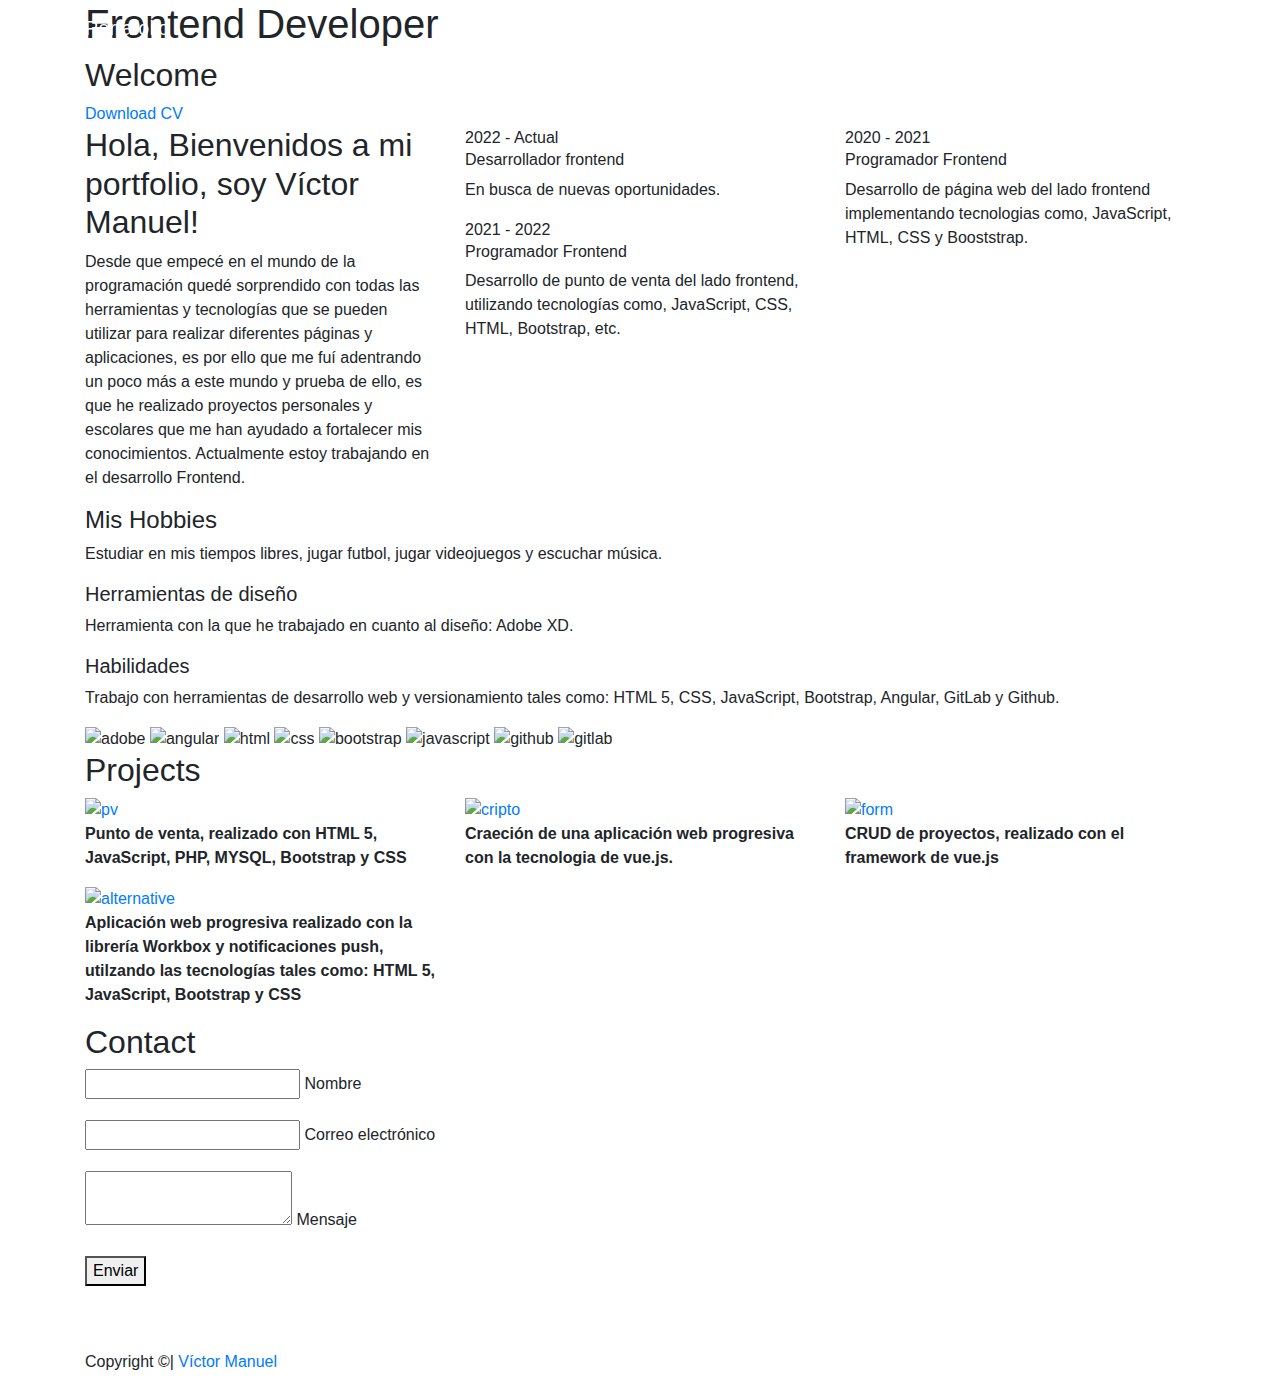
==== index.html @ ae748ad2 "cambios" ====
<!DOCTYPE html>
<html lang="en">
<head>
    <meta charset="utf-8">
    <meta name="viewport" content="width=device-width, initial-scale=1, shrink-to-fit=no">
    <title>Víctor Manuel</title>
    <link rel="preconnect" href="https://fonts.gstatic.com">
    <link href="https://fonts.googleapis.com/css2?family=Open+Sans:ital,wght@0,400;0,600;0,700;1,400&family=Poppins:wght@600&display=swap" rel="stylesheet">
    <link href="css/bootstrap.css" rel="stylesheet">
    <link href="css/bootstrap.min.css" rel="stylesheet" />
    <link rel="stylesheet" href="https://use.fontawesome.com/releases/v5.8.1/css/all.css" integrity="sha384-50oBUHEmvpQ+1lW4y57PTFmhCaXp0ML5d60M1M7uH2+nqUivzIebhndOJK28anvf" crossorigin="anonymous">
	<link href="css/style.css" rel="stylesheet">
	
	<!-- Favicon  -->
    <link rel="icon" href="img/world.png">
</head>
<body data-spy="scroll" data-target=".fixed-top">
    
    <!-- Navigation -->
    <nav class="navbar navbar-expand-lg fixed-top navbar-dark">
        <div class="container">
            
            <!-- Image Logo -->
            <a class="navbar-brand" href="index.html"><Span>Portafolio</Span></a>  

            <!-- Text Logo - Use this if you don't have a graphic logo -->
            <!-- <a class="navbar-brand logo-text page-scroll" href="index.html">Mark</a> -->

            <button class="navbar-toggler p-0 border-0" type="button" data-toggle="offcanvas">
                <span class="navbar-toggler-icon"></span>
            </button>

            <div class=" offcanvas-collapse" id="navbarsExampleDefault">
                <ul class="navbar-nav ml-auto">
                    <li class="nav-item">
                        <a class="nav-link page-scroll" href="#header">Home <span class="sr-only">(current)</span></a>
                    </li>
                    <li class="nav-item">
                        <a class="nav-link page-scroll" href="#about">About</a>
                    </li>
                    <li class="nav-item">
                        <a class="nav-link page-scroll" href="#hobbies">Hobbies</a>
                    </li>
                    <li class="nav-item">
                        <a class="nav-link page-scroll" href="#portafolio">Projects</a>
                    </li>
                    <li class="nav-item">
                        <a class="nav-link page-scroll" href="#contact">Contact</a>
                    </li>
                </ul>
            </div> <!-- end of navbar-collapse -->
        </div> <!-- end of container -->
    </nav> <!-- end of navbar -->
    <!-- end of navigation -->


    <!-- Header -->
    <header id="header" class="header">
        <div class="container">
            <div class="row">
                <div class="col-lg-8">
                    <div class="text-container">
                        <h1 class="h1-large">Frontend Developer</h1>
                        <h2 class="color page-scroll">Welcome</h2>
                        <a class="color btn-outline-lg page-scroll" href="CV-victor.pdf" download><i class="mov fas fa-download"></i>Download CV</a>
                    </div> <!-- end of text-container -->
                </div> <!-- end of col -->
            </div> <!-- end of row -->
        </div> <!-- end of container -->
    </header> <!-- end of header -->
    <!-- end of header -->


    <!-- About-->
    <div id="about" class="basic-1 bg-gray">
        <div class="container">
            <div class="row">
                <div class="col-lg-4">
                    <div class="text-container first">
                        <h2>Hola, Bienvenidos a mi portfolio, soy Víctor Manuel!</h2>
                        <p>Desde que empecé en el mundo de la programación quedé sorprendido con todas las herramientas y tecnologías que se pueden utilizar para realizar diferentes páginas y aplicaciones, es por ello que me fuí adentrando un poco más a este mundo y prueba de ello, es que he realizado proyectos personales y escolares que me han ayudado a fortalecer mis conocimientos. Actualmente estoy trabajando en el desarrollo Frontend.</p>
                    </div> <!-- end of text-container -->
                </div> <!-- end of col -->
                <div class="col-lg-4">
                    <div class="text-container second">
                        <div class="time">2022 - Actual</div>
                        <h6>Desarrollador frontend</h6>
                        <p>En busca de nuevas oportunidades.</p>
                        <div class="time">2021 - 2022</div>
                        <h6>Programador Frontend</h6>
                        <p>Desarrollo de punto de venta del lado frontend, utilizando tecnologías como, JavaScript, CSS, HTML, Bootstrap, etc.</p>
                    </div> <!-- end of text-container -->
                </div> <!-- end of col -->
                <div class="col-lg-4">
                    <div class="text-container third">
                        <div class="time">2020 - 2021</div>
                        <h6>Programador Frontend</h6>
                        <p>Desarrollo de página web del lado frontend implementando tecnologias como, JavaScript, HTML, CSS y Booststrap.</p>
                    </div> <!-- end of text-container -->
                </div> <!-- end of col -->
            </div> <!-- end of row -->
        </div> <!-- end of container -->
    </div> <!-- end of basic-1 -->
    <!-- end of about -->

    <!-- Details -->
	<div id="hobbies" class="split">
		<div class="area-1">
		</div><!-- end of area-1 on same line and no space between comments to eliminate margin white space --><div class="area-2 bg-gray">
            <div class="container">    
                <div class="row">
                    <div class="col-lg-12">     
                        
                        <!-- Text Container -->
                        <div class="text-container">
                            <h4>Mis Hobbies</h4>
                            <p>Estudiar en mis tiempos libres, jugar futbol, jugar videojuegos y escuchar música.</p>
                            <h5>Herramientas de diseño</h5>
                            <p>Herramienta con la que he trabajado en cuanto al diseño: Adobe XD.</p>
                            <h5>Habilidades</h5>
                            <p>Trabajo con herramientas de desarrollo web y versionamiento tales como: HTML 5, CSS, JavaScript, Bootstrap, Angular, GitLab y Github.</p>
                            
                            <div class="icons-container">
                                <img src="img/adobexd.png" alt="adobe">
                                <img src="img/angular.png" alt="angular">
                                <img src="img/html.png" alt="html">
                                <img src="img/css.png" alt="css">
                                <img src="img/bootstrap.png" alt="bootstrap">
                                <img src="img/javascript.png" alt="javascript">
                                <img src="img/github.png" alt="github">
                                <img src="img/gitlab.png" alt="gitlab">
                            </div> <!-- end of icons-container -->
                        </div> <!-- end of text-container -->
                        <!-- end of text container -->

                    </div> <!-- end of col -->
                </div> <!-- end of row -->
            </div> <!-- end of container -->
		</div> <!-- end of area-2 -->
    </div> <!-- end of split -->
    <!-- end of details -->


    <!-- Works -->
    <div id="portafolio" class="basic-4">
        <div class="container">
            <div class="row">
                <div class="col-lg-12">
                    <h2>Projects</h2>
                </div> <!-- end of col -->
            </div> <!-- end of row -->
            <div class="row">
                <div class="col-lg-4">
                    <div class="text-container">
                        <div class="image-container">
                            <a target="_blank" href="https://nova-tech.epizy.com/">
                                <img class="img-fluid" src="img/puntoventa.png" alt="pv">
                            </a>
                        </div> <!-- end of image-container -->
                        <p><strong>Punto de venta, realizado con HTML 5, JavaScript, PHP, MYSQL, Bootstrap y CSS</strong></p>
                    </div> <!-- end of text-container -->
                </div> <!-- end of col -->
                <div class="col-lg-4">
                    <div class="text-container">
                        <div class="image-container">
                            <a target="_blank" href="https://dreamy-queijadas-ac8c10.netlify.app/">
                                <img class="img-fluid" src="img/criptocotizador.png" alt="cripto">
                            </a>
                        </div> <!-- end of image-container -->
                        <p><strong>Craeción de una aplicación web progresiva con la tecnologia de vue.js.</strong></p>
                    </div> <!-- end of text-container -->
                </div> <!-- end of col -->
                <div class="col-lg-4">
                    <div class="text-container">
                        <div class="image-container">
                            <a target="_blank" href="https://vmoa-formulario-progress-bar.vercel.app/">
                                <img class="img-fluid" src="img/formulario.png" alt="form">
                            </a>
                        </div> <!-- end of image-container -->
                        <p><strong>CRUD de proyectos, realizado con el framework de vue.js</strong></p>
                    </div> <!-- end of text-container -->
                </div> <!-- end of col -->
                <div class="col-lg-4">
                    <div class="text-container">
                        <div class="image-container">
                            <a target="_blank" href="https://awp-2022-utt.netlify.app/">
                                <img class="img-fluid" src="img/paleta.png" alt="alternative">
                            </a>
                        </div> <!-- end of image-container -->
                        <p><strong>Aplicación web progresiva realizado con la librería Workbox y notificaciones push, utilzando las tecnologías tales como: HTML 5, JavaScript, Bootstrap y CSS</strong></p>
                    </div> <!-- end of text-container -->
                </div> <!-- end of col -->
            </div> <!-- end of row -->
        </div> <!-- end of container -->
    </div> <!-- end of basic-4 -->
    <!-- end of works -->


    


    <!-- Contact -->
    <div id="contact" class="form-1 contenedor">
        <div class="container">
            <div class="row">
                <div class="col-lg-12">
                    <h2 class="color-text">Contact</h2>
                </div> <!-- end of col -->
            </div> <!-- end of row -->
            <div class="row">
                <div class="col-lg-12">
                    
                    <!-- Contact Form -->
                    <form id="contactForm" action="https://formsubmit.co/vic.25.alv@gmail.com" method="POST">
                        <div class="form-group">
                            <input type="text" class="form-control-input" id="cname" name="name" required>
                            <label class="label-control" for="cname">Nombre</label>
                        </div>
                        <div class="form-group">
                            <input type="email" class="form-control-input" id="cemail" name="email" required>
                            <label class="label-control" for="cemail">Correo electrónico</label>
                        </div>
                        <div class="form-group">
                            <textarea class="form-control-textarea" id="cmessage" name="coments" required></textarea>
                            <label class="label-control" for="cmessage">Mensaje</label>
                        </div>
                        <div class="form-group">
                            <button type="submit" class="form-control-submit-button">Enviar</button>
                        </div>
                        <input type="hidden" name="_next" value="https://victormanuel-portafolio.netlify.app/">
                        <input type="hidden" name="_captcha" value="false">
                    </form>
                    <!-- end of contact form -->

                </div> <!-- end of col -->
            </div> <!-- end of row -->
        </div> <!-- end of container -->
    </div> <!-- end of form-1 -->  
    <!-- end of contact -->
<br><br>

    <!-- Footer -->
    <div class="footer bg-gray">
        <div class="container">
            <div class="row">
                <div class="col-lg-12">
                    <div class="social-container">
                        <span class="fa-stack">
                            <a target="_blank" href="https://www.facebook.com/manuel.ortizalvarez.3">
                                <i class="fas fa-circle fa-stack-2x"></i>
                                <i class="fab fa-facebook-f fa-stack-1x"></i>
                            </a>
                        </span>
                        <span class="fa-stack">
                            <a target="_blank" href="https://github.com/VictorManuel2">
                                <i class="fas fa-circle fa-stack-2x"></i>
                                <i class="fab fa-github fa-stack-1x"></i>
                            </a>
                        </span>
                        <span class="fa-stack">
                            <a target="_blank" href="https://www.linkedin.com/in/victormoa">
                                <i class="fas fa-circle fa-stack-2x"></i>
                                <i class="fab fa-linkedin fa-stack-1x"></i>
                            </a>
                        </span>
                    </div> <!-- end of social-container -->
                </div> <!-- end of col -->
            </div> <!-- end of row -->
        </div> <!-- end of container -->
    </div> <!-- end of footer -->  
    <!-- end of footer -->


    <!-- Copyright -->
    <div class="copyright bg-gray">
        <div class="container">
            <div class="row">
                <div class="col-lg-12">
                    <p class="p-small">Copyright ©| <a class="no-line" href="#your-link">Víctor Manuel</a></p>
                </div> <!-- end of col -->
            </div> <!-- enf of row -->
        </div> <!-- end of container -->

        <!-- <div class="container">
            <div class="row">
                <div class="col-lg-12">
                    <p class="p-small">Distributed By <a class="no-line" href="https://themewagon.com/">Themewagon</a></p>
                </div> 
            </div> 
        </div>  -->
        
    </div> <!-- end of copyright --> 
    <!-- end of copyright -->
    
    	
    <!-- Scripts -->
    <script src="js/jquery.min.js"></script> <!-- jQuery for Bootstrap's JavaScript plugins -->
    <script src="js/bootstrap.min.js"></script> <!-- Bootstrap framework -->
    <script src="js/bootstrap.js"></script>
    <script src="js/jquery.easing.min.js"></script> <!-- jQuery Easing for smooth scrolling between anchors -->
    <script src="js/scripts.js"></script> <!-- Custom scripts -->
</body>
</html>
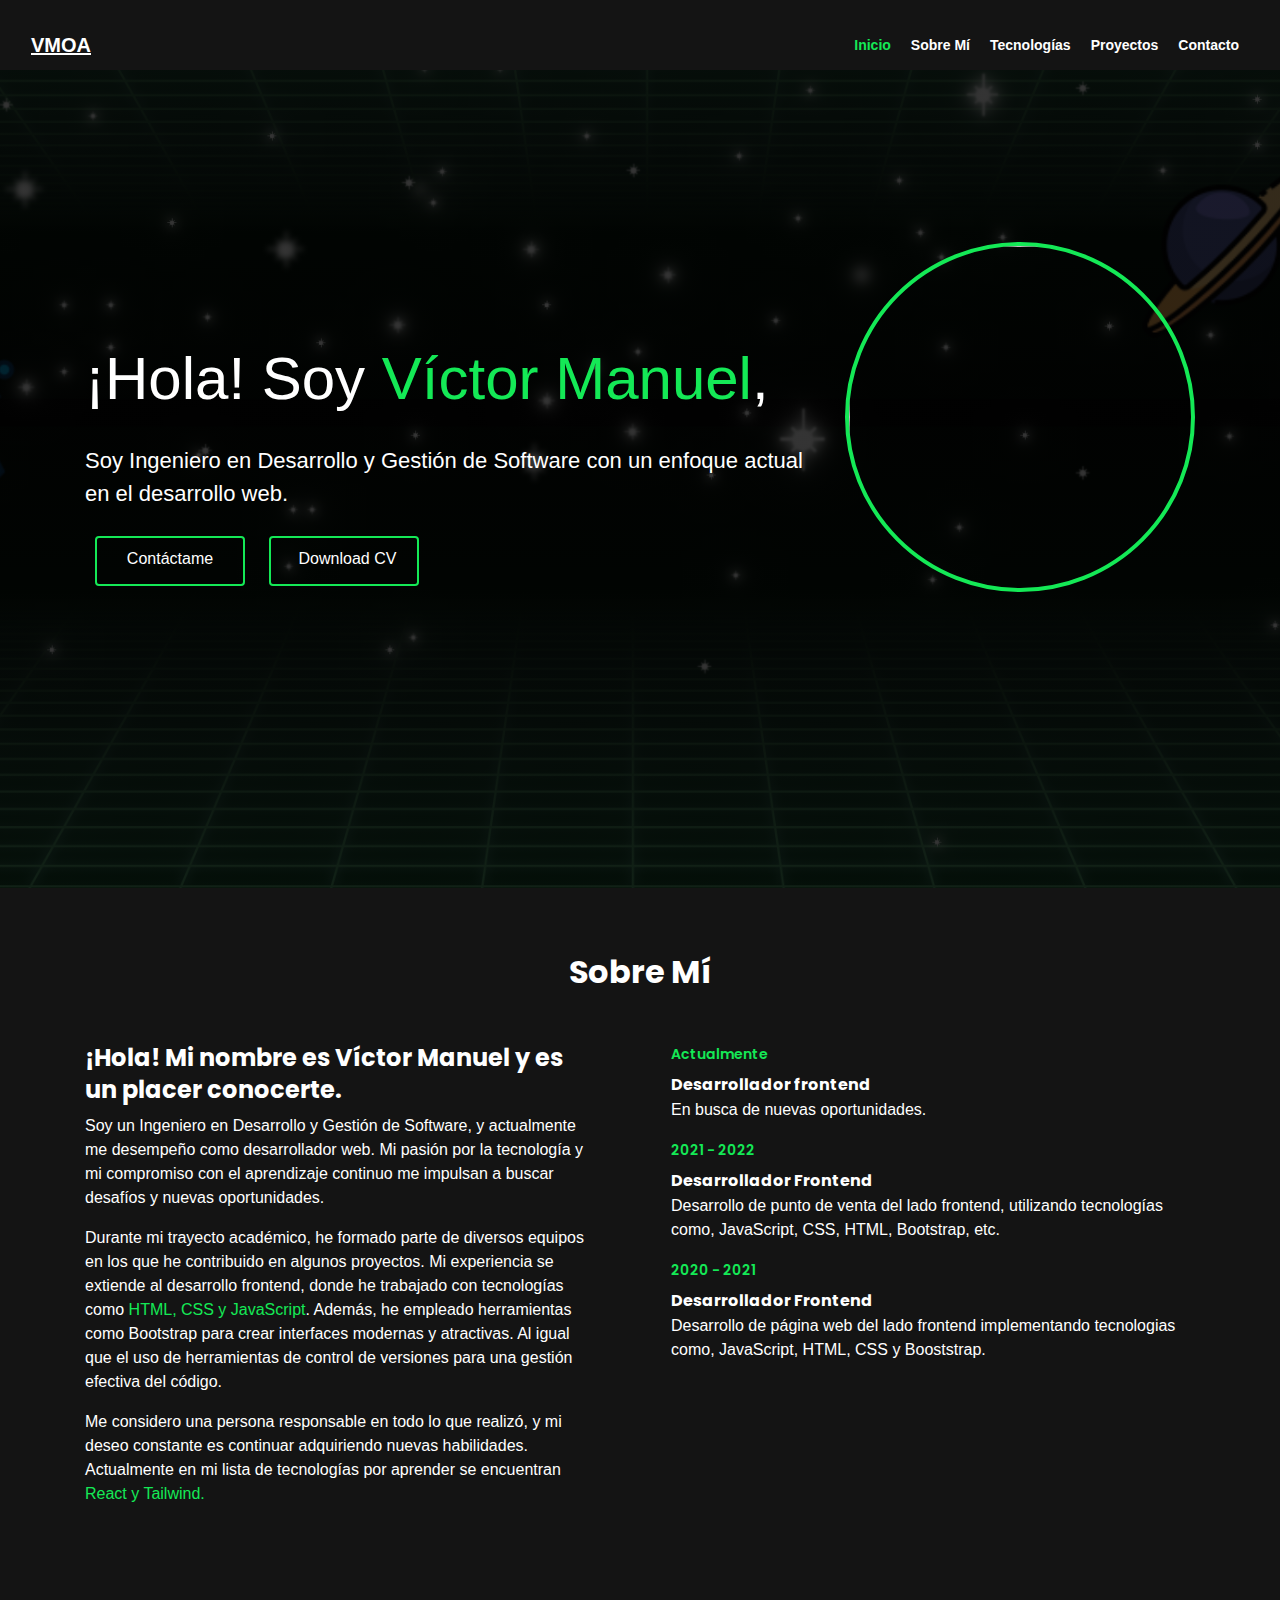
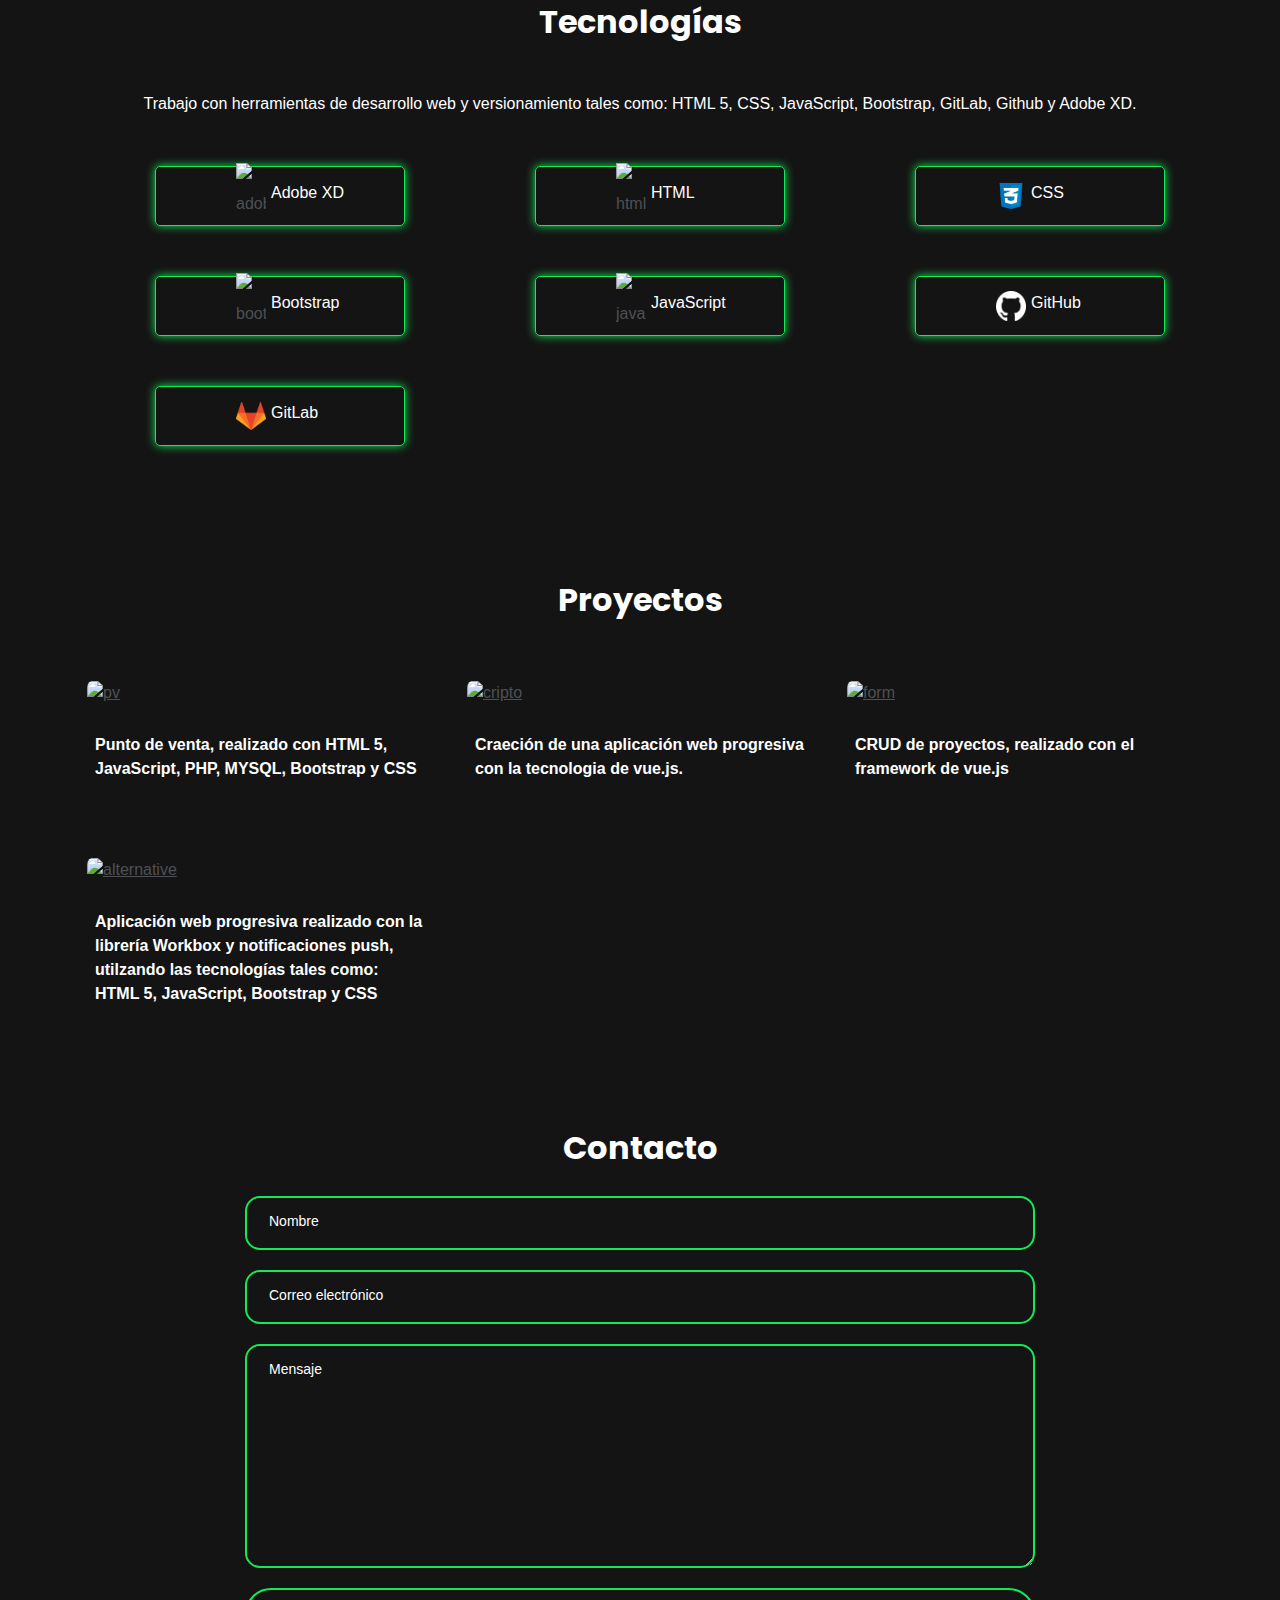
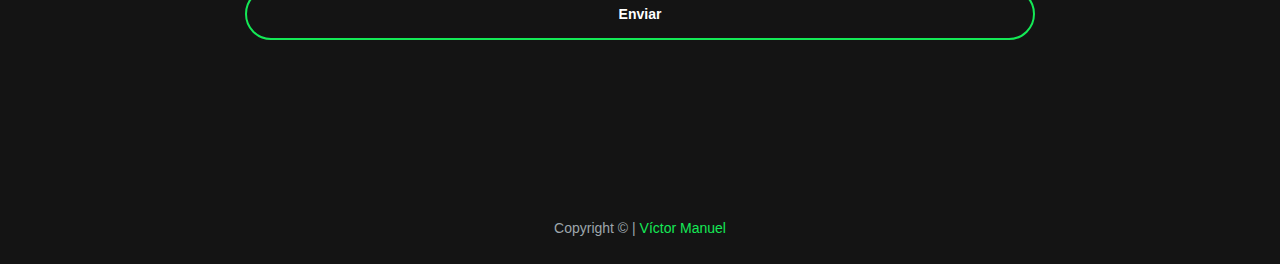
==== commit 5bb0d12e: "cambios" ====
--- a/index.html
+++ b/index.html
@@ -1,27 +1,32 @@
 <!DOCTYPE html>
 <html lang="en">
+
 <head>
     <meta charset="utf-8">
     <meta name="viewport" content="width=device-width, initial-scale=1, shrink-to-fit=no">
     <title>Víctor Manuel</title>
     <link rel="preconnect" href="https://fonts.gstatic.com">
-    <link href="https://fonts.googleapis.com/css2?family=Open+Sans:ital,wght@0,400;0,600;0,700;1,400&family=Poppins:wght@600&display=swap" rel="stylesheet">
+    <link
+        href="https://fonts.googleapis.com/css2?family=Open+Sans:ital,wght@0,400;0,600;0,700;1,400&family=Poppins:wght@600&display=swap"
+        rel="stylesheet">
     <link href="css/bootstrap.css" rel="stylesheet">
     <link href="css/bootstrap.min.css" rel="stylesheet" />
-    <link rel="stylesheet" href="https://use.fontawesome.com/releases/v5.8.1/css/all.css" integrity="sha384-50oBUHEmvpQ+1lW4y57PTFmhCaXp0ML5d60M1M7uH2+nqUivzIebhndOJK28anvf" crossorigin="anonymous">
-	<link href="css/style.css" rel="stylesheet">
-	
-	<!-- Favicon  -->
+    <link rel="stylesheet" href="https://use.fontawesome.com/releases/v5.8.1/css/all.css"
+        integrity="sha384-50oBUHEmvpQ+1lW4y57PTFmhCaXp0ML5d60M1M7uH2+nqUivzIebhndOJK28anvf" crossorigin="anonymous">
+    <link href="css/style.css" rel="stylesheet">
+
+    <!-- Favicon  -->
     <link rel="icon" href="img/world.png">
 </head>
+
 <body data-spy="scroll" data-target=".fixed-top">
-    
+
     <!-- Navigation -->
     <nav class="navbar navbar-expand-lg fixed-top navbar-dark">
         <div class="container">
-            
+
             <!-- Image Logo -->
-            <a class="navbar-brand" href="index.html"><Span>Portafolio</Span></a>  
+            <a class="navbar-brand" href="index.html">VMOA</a>
 
             <!-- Text Logo - Use this if you don't have a graphic logo -->
             <!-- <a class="navbar-brand logo-text page-scroll" href="index.html">Mark</a> -->
@@ -33,19 +38,19 @@
             <div class=" offcanvas-collapse" id="navbarsExampleDefault">
                 <ul class="navbar-nav ml-auto">
                     <li class="nav-item">
-                        <a class="nav-link page-scroll" href="#header">Home <span class="sr-only">(current)</span></a>
+                        <a class="nav-link page-scroll" href="#header">Inicio <span class="sr-only">(current)</span></a>
                     </li>
                     <li class="nav-item">
-                        <a class="nav-link page-scroll" href="#about">About</a>
+                        <a class="nav-link page-scroll" href="#about">Sobre Mí</a>
                     </li>
                     <li class="nav-item">
-                        <a class="nav-link page-scroll" href="#hobbies">Hobbies</a>
+                        <a class="nav-link page-scroll" href="#hobbies">Tecnologías</a>
                     </li>
                     <li class="nav-item">
-                        <a class="nav-link page-scroll" href="#portafolio">Projects</a>
+                        <a class="nav-link page-scroll" href="#portafolio">Proyectos</a>
                     </li>
                     <li class="nav-item">
-                        <a class="nav-link page-scroll" href="#contact">Contact</a>
+                        <a class="nav-link page-scroll" href="#contact">Contacto</a>
                     </li>
                 </ul>
             </div> <!-- end of navbar-collapse -->
@@ -60,11 +65,23 @@
             <div class="row">
                 <div class="col-lg-8">
                     <div class="text-container">
-                        <h1 class="h1-large">Frontend Developer</h1>
-                        <h2 class="color page-scroll">Welcome</h2>
-                        <a class="color btn-outline-lg page-scroll" href="CV-victor.pdf" download><i class="mov fas fa-download"></i>Download CV</a>
-                    </div> <!-- end of text-container -->
-                </div> <!-- end of col -->
+                        <h1 class="h1-large">¡Hola! Soy <span class="name">Víctor Manuel</span>,</h1>
+                        <p class="text-conte">Soy Ingeniero en Desarrollo y Gestión de Software con un enfoque actual en
+                            el desarrollo web.</p>
+                        <a class="color btn" href="#contact">Contáctame
+                        </a>
+                        <a class="color btn" href="CV-victor.pdf" download><i class="mov fas fa-download"></i>Download
+                            CV
+                        </a>
+                    </div> <!-- end of text-container -->
+                </div> <!-- end of col -->
+                <div class="col-lg-4">
+                    <div class="text-container third">
+                        <div class="home__photo">
+                            <img src="img/foto.jpg" alt="" />
+                        </div>
+                    </div>
+                </div>
             </div> <!-- end of row -->
         </div> <!-- end of container -->
     </header> <!-- end of header -->
@@ -75,27 +92,40 @@
     <div id="about" class="basic-1 bg-gray">
         <div class="container">
             <div class="row">
-                <div class="col-lg-4">
+                <div class="col-lg-12">
+                    <h2 class="text-center">Sobre Mí</h2>
+                </div>
+            </div>
+            <div class="row">
+                <div class="col-lg-6">
                     <div class="text-container first">
-                        <h2>Hola, Bienvenidos a mi portfolio, soy Víctor Manuel!</h2>
-                        <p>Desde que empecé en el mundo de la programación quedé sorprendido con todas las herramientas y tecnologías que se pueden utilizar para realizar diferentes páginas y aplicaciones, es por ello que me fuí adentrando un poco más a este mundo y prueba de ello, es que he realizado proyectos personales y escolares que me han ayudado a fortalecer mis conocimientos. Actualmente estoy trabajando en el desarrollo Frontend.</p>
-                    </div> <!-- end of text-container -->
-                </div> <!-- end of col -->
-                <div class="col-lg-4">
+                        <h4>¡Hola! Mi nombre es Víctor Manuel y es un placer conocerte.</h4>
+                        <p>Soy un Ingeniero en Desarrollo y Gestión de Software, y actualmente me desempeño como
+                            desarrollador web. Mi pasión por la tecnología y mi compromiso con el aprendizaje continuo
+                            me impulsan a buscar desafíos y nuevas oportunidades.</p>
+                        <p>Durante mi trayecto académico, he formado parte de diversos equipos en los que he contribuido
+                            en algunos proyectos. Mi experiencia se extiende al desarrollo frontend, donde he trabajado
+                            con tecnologías como <span class="name">HTML, CSS y JavaScript</span>. Además, he empleado
+                            herramientas como Bootstrap para crear interfaces modernas y atractivas. Al igual que el uso
+                            de herramientas de control de versiones para una gestión efectiva del código.</p>
+                        <p>Me considero una persona responsable en todo lo que realizó, y mi deseo constante es
+                            continuar adquiriendo nuevas habilidades. Actualmente en mi lista de tecnologías por
+                            aprender se encuentran <span class="name">React y Tailwind.</span></p>
+                    </div> <!-- end of text-container -->
+                </div> <!-- end of col -->
+                <div class="col-lg-6">
                     <div class="text-container second">
-                        <div class="time">2022 - Actual</div>
+                        <div class="time">Actualmente</div>
                         <h6>Desarrollador frontend</h6>
                         <p>En busca de nuevas oportunidades.</p>
                         <div class="time">2021 - 2022</div>
-                        <h6>Programador Frontend</h6>
-                        <p>Desarrollo de punto de venta del lado frontend, utilizando tecnologías como, JavaScript, CSS, HTML, Bootstrap, etc.</p>
-                    </div> <!-- end of text-container -->
-                </div> <!-- end of col -->
-                <div class="col-lg-4">
-                    <div class="text-container third">
+                        <h6>Desarrollador Frontend</h6>
+                        <p>Desarrollo de punto de venta del lado frontend, utilizando tecnologías como, JavaScript, CSS,
+                            HTML, Bootstrap, etc.</p>
                         <div class="time">2020 - 2021</div>
-                        <h6>Programador Frontend</h6>
-                        <p>Desarrollo de página web del lado frontend implementando tecnologias como, JavaScript, HTML, CSS y Booststrap.</p>
+                        <h6>Desarrollador Frontend</h6>
+                        <p>Desarrollo de página web del lado frontend implementando tecnologias como, JavaScript, HTML,
+                            CSS y Booststrap.</p>
                     </div> <!-- end of text-container -->
                 </div> <!-- end of col -->
             </div> <!-- end of row -->
@@ -103,22 +133,91 @@
     </div> <!-- end of basic-1 -->
     <!-- end of about -->
 
+    <div id="hobbies" class="basic-2 bg-gray">
+        <div class="container">
+            <div class="row">
+                <div class="col-lg-12">
+                    <h2 class="text-center tecnolo">Tecnologías</h2>
+                </div>
+            </div>
+            <div class="row">
+                <div class="col-lg-12">
+                    <div class="text-container first">
+                        <p class="text-tec">Trabajo con herramientas de desarrollo web y versionamiento tales como: HTML
+                            5, CSS, JavaScript, Bootstrap, GitLab, Github y Adobe XD.</p>
+                    </div>
+                </div>
+            </div>
+            <div class="row">
+                <div class="col-lg-4">
+                    <div class="icons-container text-center">
+                        <div class="contenedorImg">
+                            <img src="img/adobexd.png" alt="adobe" width="30px">
+                            <p>Adobe XD</p>
+                        </div>
+                    </div>
+                </div>
+                <div class="col-lg-4">
+                    <div class="contenedorImg">
+                        <img src="img/html.png" alt="html" width="30px">
+                        <p>HTML</p>
+                    </div>
+                </div>
+                <div class="col-lg-4">
+                    <div class="contenedorImg">
+                        <img src="img/css.png" alt="css" width="30px">
+                        <p>CSS</p>
+                    </div>
+                </div>
+            </div>
+            <div class="row">
+                <div class="col-lg-4">
+                    <div class="icons-container text-center">
+                        <div class="contenedorImg">
+                            <img src="img/bootstrap.png" alt="bootstrap" width="30px">
+                            <p>Bootstrap</p>
+                        </div>
+                    </div>
+                </div>
+                <div class="col-lg-4">
+                    <div class="contenedorImg">
+                        <img src="img/javascript.png" alt="javascript" width="30px">
+                        <p>JavaScript</p>
+                    </div>
+                </div>
+                <div class="col-lg-4">
+                    <div class="contenedorImg">
+                        <img src="img/github.png" alt="github" width="30px">
+                        <p>GitHub</p>
+                    </div>
+                </div>
+            </div>
+            <div class="row">
+                <div class="col-lg-12">
+                    <div class="contenedorImg">
+                        <img src="img/gitlab.png" alt="gitlab" width="30px">
+                        <p>GitLab</p>
+                    </div>
+                </div>
+            </div>
+        </div> <!-- end of container -->
+    </div>
     <!-- Details -->
-	<div id="hobbies" class="split">
-		<div class="area-1">
-		</div><!-- end of area-1 on same line and no space between comments to eliminate margin white space --><div class="area-2 bg-gray">
-            <div class="container">    
+    <!-- <div id="hobbies" class="split">
+        <div class="area-2 bg-gray">
+            <div class="container"> 
                 <div class="row">
-                    <div class="col-lg-12">     
-                        
-                        <!-- Text Container -->
+                    <div class="col-lg-12">
+                        <h2>Tecnologías</h2>
+                    </div>
+                </div>  
+                <div class="row">
+                    <div class="col-lg-12">    
                         <div class="text-container">
                             <h4>Mis Hobbies</h4>
                             <p>Estudiar en mis tiempos libres, jugar futbol, jugar videojuegos y escuchar música.</p>
-                            <h5>Herramientas de diseño</h5>
-                            <p>Herramienta con la que he trabajado en cuanto al diseño: Adobe XD.</p>
                             <h5>Habilidades</h5>
-                            <p>Trabajo con herramientas de desarrollo web y versionamiento tales como: HTML 5, CSS, JavaScript, Bootstrap, Angular, GitLab y Github.</p>
+                            <p>Trabajo con herramientas de desarrollo web y versionamiento tales como: HTML 5, CSS, JavaScript, Bootstrap, Angular, GitLab, Github y Adobe XD.</p>
                             
                             <div class="icons-container">
                                 <img src="img/adobexd.png" alt="adobe">
@@ -129,26 +228,21 @@
                                 <img src="img/javascript.png" alt="javascript">
                                 <img src="img/github.png" alt="github">
                                 <img src="img/gitlab.png" alt="gitlab">
-                            </div> <!-- end of icons-container -->
-                        </div> <!-- end of text-container -->
-                        <!-- end of text container -->
-
-                    </div> <!-- end of col -->
-                </div> <!-- end of row -->
-            </div> <!-- end of container -->
-		</div> <!-- end of area-2 -->
-    </div> <!-- end of split -->
-    <!-- end of details -->
-
-
+                            </div>
+                        </div>
+                    </div> 
+                </div>
+            </div>
+		</div>
+    </div>  -->
     <!-- Works -->
     <div id="portafolio" class="basic-4">
         <div class="container">
             <div class="row">
                 <div class="col-lg-12">
-                    <h2>Projects</h2>
-                </div> <!-- end of col -->
-            </div> <!-- end of row -->
+                    <h2>Proyectos</h2>
+                </div>
+            </div>
             <div class="row">
                 <div class="col-lg-4">
                     <div class="text-container">
@@ -157,7 +251,8 @@
                                 <img class="img-fluid" src="img/puntoventa.png" alt="pv">
                             </a>
                         </div> <!-- end of image-container -->
-                        <p><strong>Punto de venta, realizado con HTML 5, JavaScript, PHP, MYSQL, Bootstrap y CSS</strong></p>
+                        <p class="color"><strong>Punto de venta, realizado con HTML 5, JavaScript, PHP, MYSQL, Bootstrap
+                                y CSS</strong></p>
                     </div> <!-- end of text-container -->
                 </div> <!-- end of col -->
                 <div class="col-lg-4">
@@ -167,7 +262,8 @@
                                 <img class="img-fluid" src="img/criptocotizador.png" alt="cripto">
                             </a>
                         </div> <!-- end of image-container -->
-                        <p><strong>Craeción de una aplicación web progresiva con la tecnologia de vue.js.</strong></p>
+                        <p class="color"><strong>Craeción de una aplicación web progresiva con la tecnologia de
+                                vue.js.</strong></p>
                     </div> <!-- end of text-container -->
                 </div> <!-- end of col -->
                 <div class="col-lg-4">
@@ -177,7 +273,7 @@
                                 <img class="img-fluid" src="img/formulario.png" alt="form">
                             </a>
                         </div> <!-- end of image-container -->
-                        <p><strong>CRUD de proyectos, realizado con el framework de vue.js</strong></p>
+                        <p class="color"><strong>CRUD de proyectos, realizado con el framework de vue.js</strong></p>
                     </div> <!-- end of text-container -->
                 </div> <!-- end of col -->
                 <div class="col-lg-4">
@@ -187,7 +283,9 @@
                                 <img class="img-fluid" src="img/paleta.png" alt="alternative">
                             </a>
                         </div> <!-- end of image-container -->
-                        <p><strong>Aplicación web progresiva realizado con la librería Workbox y notificaciones push, utilzando las tecnologías tales como: HTML 5, JavaScript, Bootstrap y CSS</strong></p>
+                        <p class="color"><strong>Aplicación web progresiva realizado con la librería Workbox y
+                                notificaciones push, utilzando las tecnologías tales como: HTML 5, JavaScript, Bootstrap
+                                y CSS</strong></p>
                     </div> <!-- end of text-container -->
                 </div> <!-- end of col -->
             </div> <!-- end of row -->
@@ -196,7 +294,7 @@
     <!-- end of works -->
 
 
-    
+
 
 
     <!-- Contact -->
@@ -204,12 +302,12 @@
         <div class="container">
             <div class="row">
                 <div class="col-lg-12">
-                    <h2 class="color-text">Contact</h2>
-                </div> <!-- end of col -->
-            </div> <!-- end of row -->
-            <div class="row">
-                <div class="col-lg-12">
-                    
+                    <h2 class="color-text space">Contacto</h2>
+                </div> <!-- end of col -->
+            </div> <!-- end of row -->
+            <div class="row">
+                <div class="col-lg-12">
+
                     <!-- Contact Form -->
                     <form id="contactForm" action="https://formsubmit.co/vic.25.alv@gmail.com" method="POST">
                         <div class="form-group">
@@ -235,10 +333,8 @@
                 </div> <!-- end of col -->
             </div> <!-- end of row -->
         </div> <!-- end of container -->
-    </div> <!-- end of form-1 -->  
+    </div> <!-- end of form-1 -->
     <!-- end of contact -->
-<br><br>
-
     <!-- Footer -->
     <div class="footer bg-gray">
         <div class="container">
@@ -267,7 +363,7 @@
                 </div> <!-- end of col -->
             </div> <!-- end of row -->
         </div> <!-- end of container -->
-    </div> <!-- end of footer -->  
+    </div> <!-- end of footer -->
     <!-- end of footer -->
 
 
@@ -276,7 +372,7 @@
         <div class="container">
             <div class="row">
                 <div class="col-lg-12">
-                    <p class="p-small">Copyright ©| <a class="no-line" href="#your-link">Víctor Manuel</a></p>
+                    <p class="p-small">Copyright © | <a class="no-line" href="#your-link">Víctor Manuel</a></p>
                 </div> <!-- end of col -->
             </div> <!-- enf of row -->
         </div> <!-- end of container -->
@@ -288,11 +384,11 @@
                 </div> 
             </div> 
         </div>  -->
-        
-    </div> <!-- end of copyright --> 
+
+    </div> <!-- end of copyright -->
     <!-- end of copyright -->
-    
-    	
+
+
     <!-- Scripts -->
     <script src="js/jquery.min.js"></script> <!-- jQuery for Bootstrap's JavaScript plugins -->
     <script src="js/bootstrap.min.js"></script> <!-- Bootstrap framework -->
@@ -300,4 +396,5 @@
     <script src="js/jquery.easing.min.js"></script> <!-- jQuery Easing for smooth scrolling between anchors -->
     <script src="js/scripts.js"></script> <!-- Custom scripts -->
 </body>
+
 </html>--- a/css/style.css
+++ b/css/style.css
@@ -0,0 +1,1154 @@
+/**************************/
+/*     General Styles     */
+/**************************/
+/* *{
+	font-family: cursive;
+} */
+body,
+html {
+    width: 100%;
+	height: 100%;
+}
+
+body, p {
+	color: #4d5055; 
+	font: "Open Sans", sans-serif;
+}
+
+h1 {
+	font-weight: 700;
+	font-size: 2.5rem;
+	line-height: 3.25rem;
+	font-family: "Poppins"
+}
+
+h2 {
+	font-weight: 700;
+	font-size: 2rem;
+	line-height: 2.5rem;
+	font-family: "Poppins"
+}
+
+h3 {
+	font-weight: 700;
+	font-size: 1.75rem;
+	line-height: 2.25rem;
+	font-family: "Poppins"
+}
+
+h4 {
+	font-weight: 700;
+	font-size: 1.5rem;
+	line-height: 2rem;
+	font-family: "Poppins"
+}
+
+h5 {
+	font-weight: 700;
+	font-size: 1.25rem;
+	line-height: 1.625rem;
+	font-family: "Poppins"
+}
+
+h6 {
+	font-weight: 700;
+	font-size: 1rem;
+	line-height: 1.375rem;
+	font-family: "Poppins";
+	color: #ffffff;
+}
+
+.p-large {
+	font-size: 1.125rem;
+	line-height: 1.75rem;
+}
+
+.p-small {
+	font-size: 0.875rem;
+	line-height: 1.5rem;
+}
+
+.li-space-lg li {
+	margin-bottom: 0.5rem;
+}
+
+a {
+	color: #4d5055;
+	text-decoration: underline;
+}
+
+a:hover {
+	color: #4d5055;
+	text-decoration: underline;
+}
+
+.no-line {
+	text-decoration: none;
+}
+
+.no-line:hover {
+	text-decoration: none;
+}
+
+.blue {
+	color: #2259ec;
+}
+
+.bg-gray {
+	background-color: #f7f9fb;
+}
+.contenedor {
+	background-color: #031426;
+}
+.color-text{
+	color: #ffffff;
+}
+.section-divider {
+	display: block;
+	height: 1px;
+	margin: 0;
+	border: none;
+	background-color: #d3dae2;
+}
+
+.btn-solid-reg {
+	display: inline-block;
+	padding: 1.375rem 2.25rem 1.375rem 2.25rem;
+	border: 1px solid #0b36a8;
+	background-color: #0b36a8;
+	color: #ffffff;
+	font-weight: 600;
+	font-size: 0.875rem;
+	line-height: 0;
+	text-decoration: none;
+	transition: all 0.2s;
+}
+
+.btn-solid-reg:hover {
+	background-color: transparent;
+	color: #0b36a8; /* needs to stay here because of the color property of a tag */
+	text-decoration: none;
+}
+
+.btn-solid-lg {
+	display: inline-block;
+	padding: 1.625rem 2.625rem 1.625rem 2.625rem;
+	border: 1px solid #0b36a8;
+	background-color: #0b36a8;
+	color: #ffffff;
+	font-weight: 600;
+	font-size: 0.875rem;
+	line-height: 0;
+	text-decoration: none;
+	transition: all 0.2s;
+}
+
+.btn-solid-lg:hover {
+	background-color: transparent;
+	color: #0b36a8; /* needs to stay here because of the color property of a tag */
+	text-decoration: none;
+}
+
+.btn-outline-reg {
+	display: inline-block;
+	padding: 1.375rem 2.25rem 1.375rem 2.25rem;
+	border: 1px solid #24262a;
+	background-color: transparent;
+	color: #24262a;
+	font-weight: 600;
+	font-size: 0.875rem;
+	line-height: 0;
+	text-decoration: none;
+	transition: all 0.2s;
+}
+
+.btn-outline-reg:hover {
+	background-color: #24262a;
+	color: #ffffff;
+	text-decoration: none;
+}
+
+.btn-outline-lg {
+	display: inline-block;
+	padding: 1.625rem 2.625rem 1.625rem 2.625rem;
+	border: 2px solid #ffffff;
+	background-color: transparent;
+	color: #24262a;
+	font-weight: 600;
+	font-size: 0.875rem;
+	line-height: 0;
+	text-decoration: none;
+	transition: all 0.2s;
+}
+
+.btn-outline-lg:hover {
+	background-color: #ffffff;
+	color: #031426;
+	text-decoration: none;
+}
+
+.btn-outline-sm {
+	display: inline-block;
+	padding: 1rem 1.5rem 1rem 1.5rem;
+	border: 1px solid #24262a;
+	background-color: transparent;
+	color: #24262a;
+	font-weight: 600;
+	font-size: 0.875rem;
+	line-height: 0;
+	text-decoration: none;
+	transition: all 0.2s;
+}
+
+.btn-outline-sm:hover {
+	background-color: #24262a;
+	color: #ffffff;
+	text-decoration: none;
+}
+
+.form-group {
+	position: relative;
+	margin-bottom: 1.25rem;
+}
+
+.label-control {
+	position: absolute;
+	top: 0.875rem;
+	left: 1.5rem;
+	color: #ffffff;
+	opacity: 1;
+	font-size: 0.875rem;
+	line-height: 1.375rem;
+	cursor: text;
+	transition: all 0.2s ease;
+}
+
+.form-control-input:focus + .label-control,
+.form-control-input.notEmpty + .label-control,
+.form-control-textarea:focus + .label-control,
+.form-control-textarea.notEmpty + .label-control {
+	top: 0.125rem;
+	color: #14E956;
+	opacity: 1;
+	font-size: 0.75rem;
+	font-weight: 700;
+}
+
+.form-control-input,
+.form-control-select {
+	display: block; /* needed for proper display of the label in Firefox, IE, Edge */
+	width: 100%;
+	padding-top: 1.125rem;
+	padding-bottom: 0.125rem;
+	padding-left: 1.5rem;
+	border: 2px solid #14E956;
+	background-color: transparent;
+	color: #ffffff;
+	font-size: 0.875rem;
+	line-height: 1.875rem;
+	transition: all 0.2s;
+	border-radius: 15px;
+	-webkit-appearance: none; /* removes inner shadow on form inputs on ios safari */
+}
+
+.form-control-select {
+	padding-top: 0.5rem;
+	padding-bottom: 0.5rem;
+	height: 3.25rem;
+	color: #7d838a;
+}
+
+select {
+    /* you should keep these first rules in place to maintain cross-browser behavior */
+    -webkit-appearance: none;
+	-moz-appearance: none;
+	-ms-appearance: none;
+    -o-appearance: none;
+    appearance: none;
+    background-image: url('../img/down-arrow.png');
+    background-position: 96% 50%;
+    background-repeat: no-repeat;
+    outline: none;
+}
+
+.form-control-textarea {
+	display: block; /* used to eliminate a bottom gap difference between Chrome and IE/FF */
+	width: 100%;
+	height: 14rem; /* used instead of html rows to normalize height between Chrome and IE/FF */
+	padding-top: 1.5rem;
+	padding-left: 1.3125rem;
+	border: 2px solid #14E956;
+	background-color: transparent;
+	color: #ffffff;
+	font-size: 0.875rem;
+	line-height: 1.5rem;
+	transition: all 0.2s;
+	border-radius: 15px;
+
+}
+
+.form-control-input:focus,
+.form-control-select:focus,
+.form-control-textarea:focus {
+	border: 1px solid #a1a1a1;
+	outline: none; /* Removes blue border on focus */
+}
+
+.form-control-input:hover,
+.form-control-select:hover,
+.form-control-textarea:hover {
+	border: 1px solid #ffffff;
+}
+
+.checkbox {
+	font-size: 0.75rem;
+	line-height: 1.25rem;
+}
+
+input[type='checkbox'] {
+	vertical-align: -10%;
+	margin-right: 0.5rem;
+}
+
+.form-control-submit-button {
+	display: inline-block;
+	width: 100%;
+	height: 3.25rem;
+	border-radius: 32px;
+	background-color: transparent;
+	border: 2px solid #14E956;
+	color: #ffffff;
+	font-weight: 600;
+	font-size: 0.875rem;
+	line-height: 0;
+	cursor: pointer;
+	transition: all 0.2s;
+}
+
+.form-control-submit-button:hover {
+	background-color: transparent;
+	color: #ffffff;
+	background-color: #12c34a;
+}
+.fondo{
+	background-color: #031426;
+	margin-top: 50px;
+	height: 80px;
+	
+}
+.clr{
+	color: #ffffff;
+	line-height: 250%;
+
+}
+.home__photo {
+	/* background-color: aqua; */
+	width: 100%;
+	height: 100%;
+	/* text-align: center; */
+  }
+  .home__photo img {
+	border-radius: 50%;
+	margin-top: 50px;
+	border: 4px solid #14E956;
+	width: 350px !important;
+	height: 350px !important;
+	margin-top: -50px !important;
+  }
+/**********************/
+/*     Navigation     */
+/**********************/
+.navbar {
+	background-color: #24262a;
+	font-weight: 600;
+	font-size: 0.875rem;
+	line-height: 0.875rem;
+	box-shadow: 0 1px 6px 0 rgba(0, 0, 0, 0.025);
+}
+
+
+.navbar .navbar-brand {
+	padding-top: 0.125rem;
+	padding-bottom: 0.125rem;
+}
+nav.navbar{
+	background-color: #141414;
+}
+.navbar .logo-image img {
+    width: 118px;
+	height: 36px;
+}
+
+.navbar .logo-text {
+	color: #ffffff;
+	font-weight: 700;
+	font-size: 1.875rem;
+	line-height: 1rem;
+	text-decoration: none;
+}
+
+.offcanvas-collapse {
+	position: fixed;
+	top: 3.25rem; /* adjusts the height between the top of the page and the offcanvas menu */
+	bottom: 0;
+	left: 100%;
+	width: 100%;
+	padding-right: 1rem;
+	padding-left: 1rem;
+	overflow-y: auto;
+	visibility: hidden;
+	background-color: #24262a;
+	transition: visibility .3s ease-in-out, -webkit-transform .3s ease-in-out;
+	transition: transform .3s ease-in-out, visibility .3s ease-in-out;
+	transition: transform .3s ease-in-out, visibility .3s ease-in-out, -webkit-transform .3s ease-in-out;
+}
+
+.offcanvas-collapse.open {
+	visibility: visible;
+	-webkit-transform: translateX(-100%);
+	transform: translateX(-100%);
+}
+
+.navbar .navbar-nav {
+	margin-top: 0.75rem;
+	margin-bottom: 0.5rem;
+}
+
+.navbar .nav-item .nav-link {
+	padding-top: 0.625rem;
+	padding-bottom: 0.625rem;
+	color: #ffffff;
+	text-decoration: none;
+	transition: all 0.2s ease;
+}
+
+.navbar .nav-item.dropdown.show .nav-link,
+.navbar .nav-item .nav-link:hover,
+.navbar .nav-item .nav-link.active {
+	color: #14E956;
+}
+
+/* Dropdown Menu */
+.navbar .dropdown .dropdown-menu {
+	animation: fadeDropdown 0.2s; /* required for the fade animation */
+}
+
+@keyframes fadeDropdown {
+    0% {
+        opacity: 0;
+    }
+
+    100% {
+        opacity: 1;
+	}
+}
+
+.navbar .dropdown-menu {
+	margin-top: 0.5rem;
+	margin-bottom: 0.5rem;
+	border: none;
+	background-color: #24262a;
+}
+
+.navbar .dropdown-item {
+	padding-top: 0.5rem;
+	padding-bottom: 0.5rem;
+	color: #ffffff;
+	font-weight: 600;
+	font-size: 0.875rem;
+	line-height: 0.875rem;
+	text-decoration: none;
+}
+
+.navbar .dropdown-item:hover {
+	background-color: #24262a;
+	color: #9c9ead;
+}
+
+.navbar .dropdown-divider {
+	width: 100%;
+	height: 1px;
+	margin: 0.5rem auto 0.5rem auto;
+	border: none;
+	background-color: #505050;
+}
+/* end of dropdown menu */
+
+.navbar .fa-stack {
+	width: 2em;
+	margin-right: 0.25rem;
+	font-size: 0.75rem;
+}
+
+.navbar .fa-stack-2x {
+	color: #0b36a8;
+	transition: all 0.2s ease;
+}
+
+.navbar .fa-stack-1x {
+	color: #ffffff;
+	transition: all 0.2s ease;
+}
+
+.navbar .fa-stack:hover .fa-stack-2x {
+	color: #ffffff;
+}
+
+.navbar .fa-stack:hover .fa-stack-1x {
+	color: #0b36a8;
+}
+
+.navbar .navbar-toggler {
+	padding: 0;
+	border: none;
+	font-size: 1.25rem;
+}
+
+
+/******************/
+/*     Header     */
+/******************/
+.header {
+	background: linear-gradient(rgba(1, 1, 1 ,0.8), rgba(1, 1, 1 ,0.8)), url('../img/principal.png') center center no-repeat;
+	background-size: cover;
+	text-align: center;
+}
+
+.header .h1-large {
+	margin-bottom: 1.75rem;
+	color: #ffffff;
+	font-family: 'Gill Sans', 'Gill Sans MT', Calibri, 'Trebuchet MS', sans-serif;
+	font-weight: 100;
+}
+.color{
+	color: white;
+	display: inline-block;
+	margin: 10px;
+}
+.mov{
+	padding: 3px;
+}
+.name{
+	color: #14E956;
+}
+.text-conte{
+	color: #ffffff;
+	font-size: 22px;
+}
+.btn{
+	width: 150px;
+	color: #ffffff;
+	height: 50px;
+	text-decoration: none;
+	line-height: 30px;
+	border: solid 2px #14E956;
+	transition: all 0.6s ease;
+}
+.btn{
+	border: 3ox solid;
+}
+.btn:hover{
+	background-color: #14E956;
+	box-shadow: 0 0 20px #14E956;
+	border-color: #12c34a;
+	color: #ffffff !important;
+}
+
+/*****************/
+/*     About     */
+/*****************/
+.text-center{
+	margin-bottom: 50px;
+}
+.tecnolo{
+	color: #ffffff;
+}
+#about{
+	background-color: #141414;
+	color: #ffffff;
+}
+.basic-1 {
+	padding-top: 4rem;
+	padding-bottom: 2rem;
+}
+
+
+
+.basic-1 .time {
+	margin-bottom: 0.5rem;
+	color: #14E956;
+	font-weight: 600;
+	font-size: 0.875rem;
+	line-height: 1.5rem;
+	font-family: "Poppins";
+}
+.basic-1 p{
+	color: #ffffff;
+}
+.basic-1 h6 {
+	margin-bottom: 0.125rem;
+}
+
+
+/********************/
+/*     Services     */
+/********************/
+.basic-2 {
+	padding-top: 3rem;
+	padding-bottom: 5.25rem;
+}
+.text-tec{
+	color: #ffffff;
+	text-align: center;
+	margin-bottom: 50px;
+}
+
+
+/*******************/
+/*     Details     */
+/*******************/
+#hobbies{
+	background-color: #141414;
+}
+.split .area-1 {
+	background: linear-gradient(to bottom right, rgba(25, 26, 29, 0.5), rgba(25, 26, 29, 0.5)), url('../img/img2.png') center no-repeat;
+	background-size: cover;
+}
+
+.split .area-2 {
+	background-color: #141414;
+	color: #ffffff;
+	padding-top: 7.75rem;
+	padding-bottom: 7.75rem;
+}
+
+.split p {
+	margin-bottom: .25rem;
+	color: #ffffff;
+}
+
+.split .icons-container {
+	margin-top: 3rem;
+}
+
+.split .icons-container img {
+	width: 50px;
+	margin-right: 0.625rem;
+	margin-bottom: 0.75rem;
+}
+ .contenedorImg{
+	display: flex;
+	width: 250px;
+	height: 60px;
+	border: 1px solid #14E956;
+	box-shadow: 0 0 10px #14E956;
+	border-radius: 5px;
+	line-height: 50px;
+	align-items: center;
+	padding: 10px;
+	margin-left: 70px !important;
+ }
+ .contenedorImg p{
+	text-align: center;
+	color: #ffffff;
+	line-height: 50px;
+	margin-top: 10px;
+	margin-left: 5px;
+ }
+ .contenedorImg img{
+	margin-left: 70px;
+ }
+ 
+/********************/
+/*     Projects     */
+/********************/
+.basic-3 {
+	padding-top: 7.75rem;
+	padding-bottom: 1rem;
+}
+
+.basic-3 .h2-heading {
+	margin-bottom: 0.75rem;
+	text-align: center;
+}
+
+.basic-3 .p-heading {
+	margin-bottom: 4rem;
+	text-align: center;
+}
+
+.basic-3 .text-container {
+	margin-bottom: 4rem;
+}
+
+.basic-3 .image-container {
+	margin-bottom: 1rem;
+}
+
+/* Hover Animation */
+.basic-3 .image-container {
+	overflow: hidden;
+	margin-right: auto;
+	margin-left: auto;
+}
+
+.basic-3 .image-container img {
+	margin: 0;
+	transition: all 0.2s;
+}
+
+.basic-3 .image-container:hover img {
+	-moz-transform: scale(1.1);
+	-webkit-transform: scale(1.1);
+	transform: scale(1.1);
+} 
+/* end of hover animation */
+
+
+/*****************/
+/*     Works     */
+/*****************/
+#portafolio{
+	background-color: #141414;
+	color: #ffffff;
+}
+.basic-4 {
+	padding-top: 50px;
+	/* padding-bottom: 40px; */
+}
+.basic-4 h2{
+	text-align: center;
+	padding: 0px 0px 50px 0px;
+}
+
+.basic-4 .text-container {
+	margin-bottom: 4rem;
+}
+
+.basic-4 .image-container {
+	margin-bottom: 1rem;
+	border: 2px solid #00000000;
+	border-radius: 10px;
+	transition: all 0.9s ease;
+}
+
+/* Hover Animation */
+.basic-4 .image-container {
+	overflow: hidden;
+	margin-right: auto;
+	margin-left: auto;
+	transition: all 0.9s ease;
+
+}
+
+.basic-4 .image-container img {
+	margin: 0;
+	transition: all 0.2s;
+}
+
+.basic-4 .image-container:hover img {
+	transform: scale(1.10);
+	transition: all 0.9s ease;
+
+} 
+
+/* end of hover animation */
+/*******************/
+/*     Contact     */
+/*******************/
+#contact{
+	background-color: #141414;
+	color: #ffffff;
+}
+.space{
+	padding-bottom: 20px;
+}
+.form-1 {
+	padding-top: 3rem;
+	padding-bottom: 1rem;
+	text-align: center;
+
+}
+
+.form-1 .h2-heading {
+	margin-bottom: 0.75rem;
+	text-align: center;
+
+}
+
+.form-1 .p-heading {
+	margin-bottom: 4rem;
+
+}
+
+/******************/
+/*     Footer     */
+/******************/
+.footer {
+	padding-top: 5rem;
+	padding-bottom: 1rem;
+	background-color: #141414;
+	text-align: center;
+}
+
+.footer a {
+	text-decoration: none;
+}
+
+.footer .fa-stack {
+	width: 2em;
+	margin-bottom: 1.25rem;
+	margin-right: 0.375rem;
+	font-size: 1.5rem;
+}
+
+.footer .fa-stack .fa-stack-1x {
+    color: black;
+	transition: all 0.2s ease;
+}
+
+.footer .fa-stack .fa-stack-2x {
+	color: white;
+	transition: all 0.2s ease;
+}
+
+.footer .fa-stack:hover .fa-stack-1x {
+	color: #12c34a;
+}
+
+.footer .fa-stack:hover .fa-stack-2x {
+    color: #ffffff;
+}
+
+
+/*********************/
+/*     Copyright     */
+/*********************/
+.copyright {
+	padding-top: 0.5rem;
+	padding-bottom: 0.5rem;
+	background-color: #141414;
+	text-align: center;
+}
+
+.copyright .p-small {
+	color: #9da6ac;
+	text-align: center;
+}
+
+.copyright a {
+	color: #14E956;
+}
+
+
+/******************************/
+/*     Back To Top Button     */
+/******************************/
+a.back-to-top {
+	position: fixed;
+	z-index: 999;
+	right: 12px;
+	bottom: 12px;
+	display: none;
+	width: 42px;
+	height: 42px;
+	border-radius: 30px;
+	background: #14E956 url("../img/up-arrow.png") no-repeat center 47%;
+	background-size: 18px 18px;
+	text-indent: -9999px;
+}
+
+a:hover.back-to-top {
+	background-color: #12c34a;
+}
+
+/*************************/
+/*     Media Queries     */
+/*************************/	
+/* Min-width 768px */
+@media (min-width: 768px) {
+
+	/* Header */
+	.header {
+		padding-top: 11rem;
+		padding-bottom: 9rem;
+	}
+	/* end of header */
+
+
+	/* Services */
+	.basic-2 .text-box {
+		padding-right: 2.125rem;
+		padding-left: 2.125rem;
+	}
+	/* end of services */
+
+
+	/* Extra Pages */
+	.ex-basic-1 .text-box {
+		padding: 1.75rem 2rem 0.875rem 2rem;
+	}
+	  .home__photo img {
+		width: 200px;
+		height: 200px;
+		margin-top: 20px;
+	  }
+	  .contenedorImg{
+		margin-left: 220px;
+	 }
+	 .contenedorImg p{
+		text-align: center;
+		line-height: 50px;
+		margin-top: 10px;
+		margin-left: 5px;
+	 }
+	 .contenedorImg img{
+		margin-left: 70px;
+	 }
+	 
+	/* end of extra pages */
+}
+/* end of min-width 768px */
+@media (min-width: 412px) {
+	  .home__photo img {
+		width: 100px;
+		height: 100px;
+		margin-top: 20px;
+		margin-bottom: 20px;
+	  }
+	 .contenedorImg p{
+		text-align: center;
+		line-height: 50px;
+		margin-top: 10px;
+		margin-left: 5px;
+	 }
+	 .contenedorImg img{
+		margin-left: 70px;
+	 }
+	 .h1-large {
+		padding-top: 50px;
+		font-size: 3.75rem;
+		line-height: 4.625rem;
+	}
+	 
+	/* end of extra pages */
+}
+
+/* Min-width 992px */
+@media (min-width: 992px) {
+	
+	/* General Styles */
+	.h2-heading {
+		width: 35.25rem;
+		margin-right: auto;
+		margin-left: auto;
+	}
+
+	.p-heading {
+		width: 46rem;
+		margin-right: auto;
+		margin-left: auto;
+	}
+	/* end of general styles */
+
+
+	/* Navigation */
+	.navbar {
+		padding-top: 1.75rem;
+		background-color: transparent;
+		box-shadow: none;
+		transition: all 0.2s;
+	}
+
+	.navbar.top-nav-collapse {
+		padding-top: 0.5rem;
+		padding-top: 0.5rem;
+		background-color: #24262a;
+		box-shadow: 0 3px 6px 0 rgba(0, 0, 0, 0.025);
+	}
+
+	.offcanvas-collapse {
+		position: static;
+		top: auto;
+		bottom: auto;
+		left: auto;
+		width: auto;
+		padding-right: 0;
+		padding-left: 0;
+		background-color: transparent;
+		overflow-y: visible;
+		visibility: visible;
+	}
+
+	.offcanvas-collapse.open {
+		-webkit-transform: none;
+		transform: none;
+	}
+
+	.navbar .navbar-nav {
+		margin-top: 0;
+		margin-bottom: 0;
+	}
+	
+	.navbar .nav-item .nav-link {
+		padding-right: 0.625rem;
+		padding-left: 0.625rem;
+	}
+
+	.navbar .dropdown-menu {
+		margin-top: 0.25rem;
+		box-shadow: 0 3px 3px 1px rgba(0, 0, 0, 0.08);
+	}
+
+	.navbar .dropdown-divider {
+		width: 90%;
+	}
+
+	.navbar .social-icons {
+		margin-left: 0.5rem;
+	}
+	
+	.navbar .fa-stack {
+		margin-right: 0;
+		margin-left: 0.25rem;
+	}
+	/* end of navigation */
+
+
+	/* Header */
+	.header {
+		padding-top: 15rem;
+		padding-bottom: 14rem;
+		text-align: left;
+	}
+	/* end of header */
+
+
+	/* Details */
+	.split {
+		height: 760px;
+		margin-top: -80px;
+	}
+	
+	.split .area-1 {
+		height: 90%;
+		width: 50%;
+		display: inline-block;
+	}
+	
+	.split .area-2 {
+		height: 50%;
+		width: 50%;
+		display: inline-block;
+		vertical-align: top;
+	}
+
+	.split .text-container {
+		width: 400px;
+		margin-top: -20px;
+		margin-left: 3rem;
+	}
+	/* end of details */
+	/* Contact */
+	.form-1 form {
+		width: 790px;
+		margin-right: auto;
+		margin-left: auto;
+	}
+	/* end of contact */
+
+
+	/* Extra Pages */
+	.ex-cards-1 .card {
+		display: inline-block;
+		width: 296px;
+		vertical-align: top;
+	}
+
+	.ex-cards-1 .card:nth-of-type(3n+2) {
+		margin-right: 1rem;
+		margin-left: 1rem;
+	}
+	/* end of extra pages */
+}
+/* end of min-width 992px */
+
+
+/* Min-width 1200px */
+@media (min-width: 1200px) {
+
+	/* General Styles */
+	.h1-large {
+		font-size: 3.75rem;
+		line-height: 4.625rem;
+	}
+	/* end of general styles */
+
+
+	/* Navigation */
+	.navbar .container {
+		max-width: 1330px;
+	}
+	/* end of navigation */
+
+
+	/* Header */
+	.header {
+		padding-top: 18.25rem;
+		padding-bottom: 17.25rem;
+	}
+	/* end of header */
+
+
+	/* About */
+	.basic-1 .text-container.first {
+		margin-right: 2rem;
+	}
+
+	.basic-1 .text-container.second {
+		margin-right: 1rem;
+		margin-left: 1rem;
+	}
+
+	.basic-1 .text-container.third {
+		margin-left: 2rem;
+	}
+	/* end of about */
+
+
+	/* Details */
+	.split {
+		height: 700px;
+	}
+
+	.split .text-container {
+		width: 460px;
+		margin-left: 5rem;
+	}
+	/* end of details */
+
+
+	/* Testimonials */
+	.cards-1 .card {
+		width: 338px;
+	}
+	
+	.cards-1 .card:nth-of-type(3n+2) {
+		margin-right: 2.625rem;
+		margin-left: 2.625rem;
+	}
+	/* end of testimonials */
+	
+
+	/* Extra Pages */
+	.ex-cards-1 .card {
+		width: 336px;
+	}
+
+	.ex-cards-1 .card:nth-of-type(3n+2) {
+		margin-right: 2.875rem;
+		margin-left: 2.875rem;
+	}
+	/* end of extra pages */
+}
+/* end of min-width 1200px */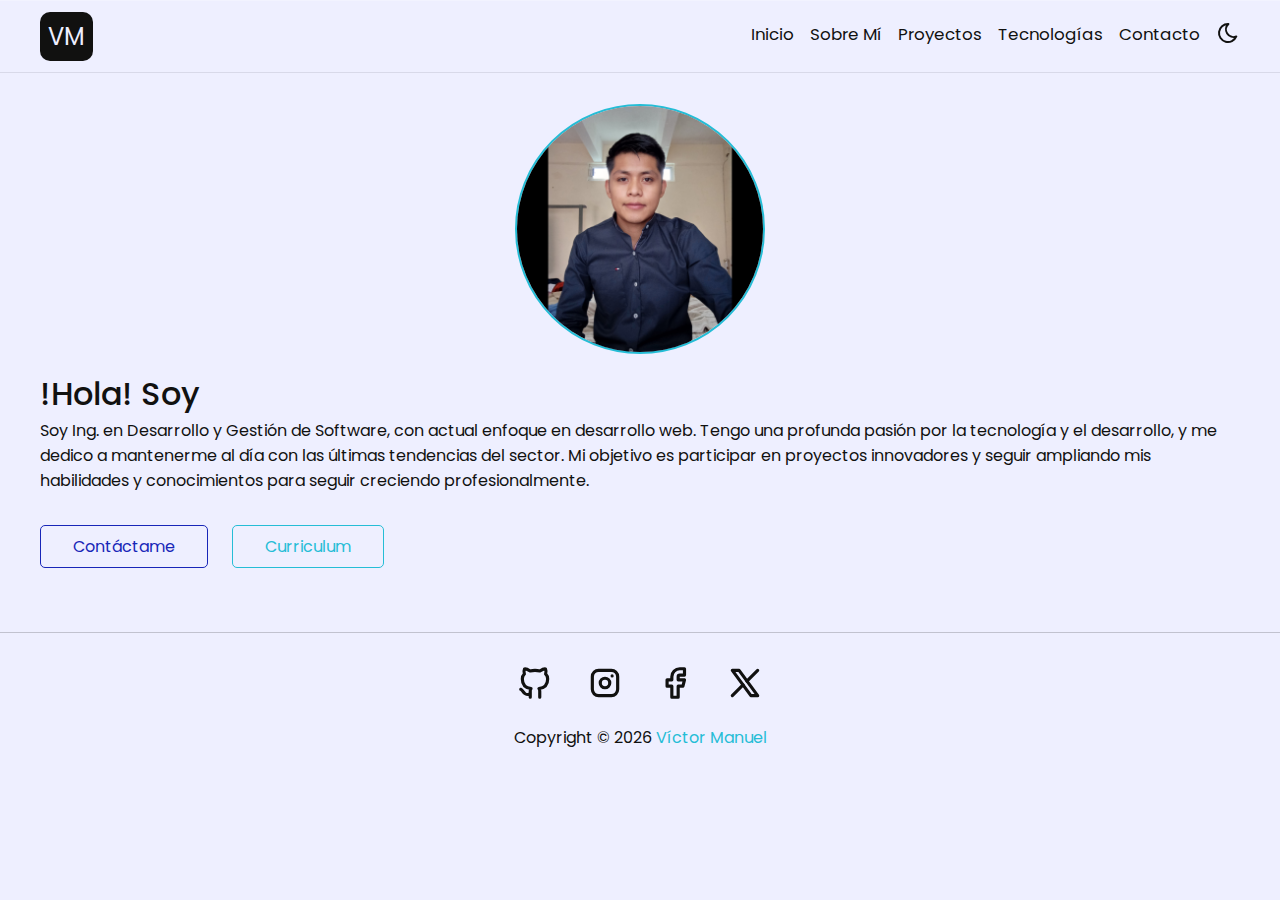
==== commit f110038a: "new portfolio design" ====
--- a/index.html
+++ b/index.html
@@ -1,400 +1,240 @@
 <!DOCTYPE html>
 <html lang="en">
-
-<head>
-    <meta charset="utf-8">
-    <meta name="viewport" content="width=device-width, initial-scale=1, shrink-to-fit=no">
+  <head>
+    <meta charset="UTF-8" />
+    <meta name="viewport" content="width=device-width, initial-scale=1.0" />
     <title>Víctor Manuel</title>
-    <link rel="preconnect" href="https://fonts.gstatic.com">
+    <link rel="icon" href="assets/img/icon.png">
+    <link rel="preconnect" href="https://fonts.googleapis.com" />
+    <link rel="preconnect" href="https://fonts.gstatic.com" crossorigin />
     <link
-        href="https://fonts.googleapis.com/css2?family=Open+Sans:ital,wght@0,400;0,600;0,700;1,400&family=Poppins:wght@600&display=swap"
-        rel="stylesheet">
-    <link href="css/bootstrap.css" rel="stylesheet">
-    <link href="css/bootstrap.min.css" rel="stylesheet" />
-    <link rel="stylesheet" href="https://use.fontawesome.com/releases/v5.8.1/css/all.css"
-        integrity="sha384-50oBUHEmvpQ+1lW4y57PTFmhCaXp0ML5d60M1M7uH2+nqUivzIebhndOJK28anvf" crossorigin="anonymous">
-    <link href="css/style.css" rel="stylesheet">
-
-    <!-- Favicon  -->
-    <link rel="icon" href="img/world.png">
-</head>
-
-<body data-spy="scroll" data-target=".fixed-top">
-
-    <!-- Navigation -->
-    <nav class="navbar navbar-expand-lg fixed-top navbar-dark">
-        <div class="container">
-
-            <!-- Image Logo -->
-            <a class="navbar-brand" href="index.html">VMOA</a>
-
-            <!-- Text Logo - Use this if you don't have a graphic logo -->
-            <!-- <a class="navbar-brand logo-text page-scroll" href="index.html">Mark</a> -->
-
-            <button class="navbar-toggler p-0 border-0" type="button" data-toggle="offcanvas">
-                <span class="navbar-toggler-icon"></span>
-            </button>
-
-            <div class=" offcanvas-collapse" id="navbarsExampleDefault">
-                <ul class="navbar-nav ml-auto">
-                    <li class="nav-item">
-                        <a class="nav-link page-scroll" href="#header">Inicio <span class="sr-only">(current)</span></a>
-                    </li>
-                    <li class="nav-item">
-                        <a class="nav-link page-scroll" href="#about">Sobre Mí</a>
-                    </li>
-                    <li class="nav-item">
-                        <a class="nav-link page-scroll" href="#hobbies">Tecnologías</a>
-                    </li>
-                    <li class="nav-item">
-                        <a class="nav-link page-scroll" href="#portafolio">Proyectos</a>
-                    </li>
-                    <li class="nav-item">
-                        <a class="nav-link page-scroll" href="#contact">Contacto</a>
-                    </li>
-                </ul>
-            </div> <!-- end of navbar-collapse -->
-        </div> <!-- end of container -->
-    </nav> <!-- end of navbar -->
-    <!-- end of navigation -->
-
-
-    <!-- Header -->
-    <header id="header" class="header">
-        <div class="container">
-            <div class="row">
-                <div class="col-lg-8">
-                    <div class="text-container">
-                        <h1 class="h1-large">¡Hola! Soy <span class="name">Víctor Manuel</span>,</h1>
-                        <p class="text-conte">Soy Ingeniero en Desarrollo y Gestión de Software con un enfoque actual en
-                            el desarrollo web.</p>
-                        <a class="color btn" href="#contact">Contáctame
-                        </a>
-                        <a class="color btn" href="CV-victor.pdf" download><i class="mov fas fa-download"></i>Download
-                            CV
-                        </a>
-                    </div> <!-- end of text-container -->
-                </div> <!-- end of col -->
-                <div class="col-lg-4">
-                    <div class="text-container third">
-                        <div class="home__photo">
-                            <img src="img/foto.jpg" alt="" />
-                        </div>
-                    </div>
-                </div>
-            </div> <!-- end of row -->
-        </div> <!-- end of container -->
-    </header> <!-- end of header -->
-    <!-- end of header -->
-
-
-    <!-- About-->
-    <div id="about" class="basic-1 bg-gray">
-        <div class="container">
-            <div class="row">
-                <div class="col-lg-12">
-                    <h2 class="text-center">Sobre Mí</h2>
-                </div>
+      href="https://fonts.googleapis.com/css2?family=Poppins:ital,wght@0,100;0,200;0,300;0,400;0,500;0,600;0,700;0,800;0,900;1,100;1,200;1,300;1,400;1,500;1,600;1,700;1,800;1,900&display=swap"
+      rel="stylesheet"
+    />
+    <link rel="stylesheet" href="css/style.css" />
+  </head>
+
+  <body>
+    <header class="navigator">
+      <div class="content-nav container">
+        <div class="logo">
+          <p class="name-logo">VM</p>
+        </div>
+
+        <div class="links links-respons">
+          <div class="links-option">
+              <a href="/">Inicio</a>
+              <a href="/about.html">Sobre Mí</a>
+              <a href="/projects.html">Proyectos</a>
+              <a href="/technologies.html">Tecnologías</a>
+              <a href="/contact.html">Contacto</a>
+
+            <div class="dark-mode">
+              <svg
+                class="dark-icon"
+                xmlns="http://www.w3.org/2000/svg"
+                width="24"
+                height="24"
+                viewBox="0 0 24 24"
+                fill="none"
+                stroke="currentColor"
+                stroke-width="2"
+                stroke-linecap="round"
+                stroke-linejoin="round"
+                class="icon icon-tabler icons-tabler-outline icon-tabler-moon"
+              >
+                <path stroke="none" d="M0 0h24v24H0z" fill="none" />
+                <path
+                  d="M12 3c.132 0 .263 0 .393 0a7.5 7.5 0 0 0 7.92 12.446a9 9 0 1 1 -8.313 -12.454z"
+                />
+              </svg>
+
+              <svg
+                class="d-none light-icon"
+                xmlns="http://www.w3.org/2000/svg"
+                width="24"
+                height="24"
+                viewBox="0 0 24 24"
+                fill="none"
+                stroke="currentColor"
+                stroke-width="2"
+                stroke-linecap="round"
+                stroke-linejoin="round"
+                class="icon icon-tabler icons-tabler-outline icon-tabler-sun"
+              >
+                <path stroke="none" d="M0 0h24v24H0z" fill="none" />
+                <path d="M12 12m-4 0a4 4 0 1 0 8 0a4 4 0 1 0 -8 0" />
+                <path
+                  d="M3 12h1m8 -9v1m8 8h1m-9 8v1m-6.4 -15.4l.7 .7m12.1 -.7l-.7 .7m0 11.4l.7 .7m-12.1 -.7l-.7 .7"
+                />
+              </svg>
             </div>
-            <div class="row">
-                <div class="col-lg-6">
-                    <div class="text-container first">
-                        <h4>¡Hola! Mi nombre es Víctor Manuel y es un placer conocerte.</h4>
-                        <p>Soy un Ingeniero en Desarrollo y Gestión de Software, y actualmente me desempeño como
-                            desarrollador web. Mi pasión por la tecnología y mi compromiso con el aprendizaje continuo
-                            me impulsan a buscar desafíos y nuevas oportunidades.</p>
-                        <p>Durante mi trayecto académico, he formado parte de diversos equipos en los que he contribuido
-                            en algunos proyectos. Mi experiencia se extiende al desarrollo frontend, donde he trabajado
-                            con tecnologías como <span class="name">HTML, CSS y JavaScript</span>. Además, he empleado
-                            herramientas como Bootstrap para crear interfaces modernas y atractivas. Al igual que el uso
-                            de herramientas de control de versiones para una gestión efectiva del código.</p>
-                        <p>Me considero una persona responsable en todo lo que realizó, y mi deseo constante es
-                            continuar adquiriendo nuevas habilidades. Actualmente en mi lista de tecnologías por
-                            aprender se encuentran <span class="name">React y Tailwind.</span></p>
-                    </div> <!-- end of text-container -->
-                </div> <!-- end of col -->
-                <div class="col-lg-6">
-                    <div class="text-container second">
-                        <div class="time">Actualmente</div>
-                        <h6>Desarrollador frontend</h6>
-                        <p>En busca de nuevas oportunidades.</p>
-                        <div class="time">2021 - 2022</div>
-                        <h6>Desarrollador Frontend</h6>
-                        <p>Desarrollo de punto de venta del lado frontend, utilizando tecnologías como, JavaScript, CSS,
-                            HTML, Bootstrap, etc.</p>
-                        <div class="time">2020 - 2021</div>
-                        <h6>Desarrollador Frontend</h6>
-                        <p>Desarrollo de página web del lado frontend implementando tecnologias como, JavaScript, HTML,
-                            CSS y Booststrap.</p>
-                    </div> <!-- end of text-container -->
-                </div> <!-- end of col -->
-            </div> <!-- end of row -->
-        </div> <!-- end of container -->
-    </div> <!-- end of basic-1 -->
-    <!-- end of about -->
-
-    <div id="hobbies" class="basic-2 bg-gray">
-        <div class="container">
-            <div class="row">
-                <div class="col-lg-12">
-                    <h2 class="text-center tecnolo">Tecnologías</h2>
-                </div>
-            </div>
-            <div class="row">
-                <div class="col-lg-12">
-                    <div class="text-container first">
-                        <p class="text-tec">Trabajo con herramientas de desarrollo web y versionamiento tales como: HTML
-                            5, CSS, JavaScript, Bootstrap, GitLab, Github y Adobe XD.</p>
-                    </div>
-                </div>
-            </div>
-            <div class="row">
-                <div class="col-lg-4">
-                    <div class="icons-container text-center">
-                        <div class="contenedorImg">
-                            <img src="img/adobexd.png" alt="adobe" width="30px">
-                            <p>Adobe XD</p>
-                        </div>
-                    </div>
-                </div>
-                <div class="col-lg-4">
-                    <div class="contenedorImg">
-                        <img src="img/html.png" alt="html" width="30px">
-                        <p>HTML</p>
-                    </div>
-                </div>
-                <div class="col-lg-4">
-                    <div class="contenedorImg">
-                        <img src="img/css.png" alt="css" width="30px">
-                        <p>CSS</p>
-                    </div>
-                </div>
-            </div>
-            <div class="row">
-                <div class="col-lg-4">
-                    <div class="icons-container text-center">
-                        <div class="contenedorImg">
-                            <img src="img/bootstrap.png" alt="bootstrap" width="30px">
-                            <p>Bootstrap</p>
-                        </div>
-                    </div>
-                </div>
-                <div class="col-lg-4">
-                    <div class="contenedorImg">
-                        <img src="img/javascript.png" alt="javascript" width="30px">
-                        <p>JavaScript</p>
-                    </div>
-                </div>
-                <div class="col-lg-4">
-                    <div class="contenedorImg">
-                        <img src="img/github.png" alt="github" width="30px">
-                        <p>GitHub</p>
-                    </div>
-                </div>
-            </div>
-            <div class="row">
-                <div class="col-lg-12">
-                    <div class="contenedorImg">
-                        <img src="img/gitlab.png" alt="gitlab" width="30px">
-                        <p>GitLab</p>
-                    </div>
-                </div>
-            </div>
-        </div> <!-- end of container -->
+          </div>
+        </div>
+
+        <div class="menu-hamburguesa">
+          <svg
+            class="btn-ham"
+            xmlns="http://www.w3.org/2000/svg"
+            width="30"
+            height="30"
+            viewBox="0 0 24 24"
+            fill="none"
+            stroke="currentColor"
+            stroke-width="2"
+            stroke-linecap="round"
+            stroke-linejoin="round"
+            class="icon icon-tabler icons-tabler-outline icon-tabler-menu-deep"
+          >
+            <path stroke="none" d="M0 0h24v24H0z" fill="none" />
+            <path d="M4 6h16" />
+            <path d="M7 12h13" />
+            <path d="M10 18h10" />
+          </svg>
+          <svg
+            class="none btn-x"
+            xmlns="http://www.w3.org/2000/svg"
+            width="30"
+            height="30"
+            viewBox="0 0 24 24"
+            fill="none"
+            stroke="currentColor"
+            stroke-width="2"
+            stroke-linecap="round"
+            stroke-linejoin="round"
+            class="icon icon-tabler icons-tabler-outline icon-tabler-x"
+          >
+            <path stroke="none" d="M0 0h24v24H0z" fill="none" />
+            <path d="M18 6l-12 12" />
+            <path d="M6 6l12 12" />
+          </svg>
+        </div>
+      </div>
+    </header>
+    <section class="home">
+      <div class="container content-home">
+        <div class="image-perfil">
+          <img src="assets/img/foto.jpg" alt="Victor" />
+        </div>
+
+        <div class="home-text">
+          <h1 class="name">!Hola! Soy <span></span></h1>
+          <p>
+            Soy Ing. en Desarrollo y Gestión de Software, con actual enfoque en
+            desarrollo web. Tengo una profunda pasión por la tecnología y el
+            desarrollo, y me dedico a mantenerme al día con las últimas
+            tendencias del sector. Mi objetivo es participar en proyectos
+            innovadores y seguir ampliando mis habilidades y conocimientos para
+            seguir creciendo profesionalmente.
+          </p>
+        </div>
+
+        <div class="links">
+          <a href="/contact.html" class="contact">Contáctame</a>
+          <a href="CV-victor.pdf" class="curriculum" download>Curriculum</a>
+        </div>
+      </div>
+    </section>
+
+    <div class="footer">
+      <div class="social-media">
+        <div class="github">
+          <a href="https://github.com/victorManuel2/">
+            <svg
+              xmlns="http://www.w3.org/2000/svg"
+              width="38"
+              height="38"
+              viewBox="0 0 24 24"
+              fill="none"
+              stroke="currentColor"
+              stroke-width="2"
+              stroke-linecap="round"
+              stroke-linejoin="round"
+              class="icon icon-tabler icons-tabler-outline icon-tabler-brand-github"
+            >
+              <path stroke="none" d="M0 0h24v24H0z" fill="none" />
+              <path
+                d="M9 19c-4.3 1.4 -4.3 -2.5 -6 -3m12 5v-3.5c0 -1 .1 -1.4 -.5 -2c2.8 -.3 5.5 -1.4 5.5 -6a4.6 4.6 0 0 0 -1.3 -3.2a4.2 4.2 0 0 0 -.1 -3.2s-1.1 -.3 -3.5 1.3a12.3 12.3 0 0 0 -6.2 0c-2.4 -1.6 -3.5 -1.3 -3.5 -1.3a4.2 4.2 0 0 0 -.1 3.2a4.6 4.6 0 0 0 -1.3 3.2c0 4.6 2.7 5.7 5.5 6c-.6 .6 -.6 1.2 -.5 2v3.5"
+              />
+            </svg>
+          </a>
+        </div>
+        <div class="instagram">
+          <a
+            href="https://www.instagram.com/manuel.ortiz04/?igsh=ZXV3N3V5ZGE0OXll"
+          >
+            <svg
+              class="color-svg"
+              xmlns="http://www.w3.org/2000/svg"
+              width="38"
+              height="38"
+              viewBox="0 0 24 24"
+              fill="none"
+              stroke="currentColor"
+              stroke-width="2"
+              stroke-linecap="round"
+              stroke-linejoin="round"
+              class="icon icon-tabler icons-tabler-outline icon-tabler-brand-instagram"
+            >
+              <path stroke="none" d="M0 0h24v24H0z" fill="none" />
+              <path
+                d="M4 4m0 4a4 4 0 0 1 4 -4h8a4 4 0 0 1 4 4v8a4 4 0 0 1 -4 4h-8a4 4 0 0 1 -4 -4z"
+              />
+              <path d="M12 12m-3 0a3 3 0 1 0 6 0a3 3 0 1 0 -6 0" />
+              <path d="M16.5 7.5l0 .01" />
+            </svg>
+          </a>
+        </div>
+        <div class="facebook">
+          <a
+            href="https://www.facebook.com/manuel.ortizalvarez.3?mibextid=ZbWKwL"
+          >
+            <svg
+              class="color-svg"
+              xmlns="http://www.w3.org/2000/svg"
+              width="38"
+              height="38"
+              viewBox="0 0 24 24"
+              fill="none"
+              stroke="currentColor"
+              stroke-width="2"
+              stroke-linecap="round"
+              stroke-linejoin="round"
+              class="icon icon-tabler icons-tabler-outline icon-tabler-brand-facebook"
+            >
+              <path stroke="none" d="M0 0h24v24H0z" fill="none" />
+              <path
+                d="M7 10v4h3v7h4v-7h3l1 -4h-4v-2a1 1 0 0 1 1 -1h3v-4h-3a5 5 0 0 0 -5 5v2h-3"
+              />
+            </svg>
+          </a>
+        </div>
+        <div class="twitter">
+          <a href="https://x.com/VictorMOA2508?t=yAmjGGCVOARPqrY73ZaAaQ&s=09">
+            <svg
+              xmlns="http://www.w3.org/2000/svg"
+              width="38"
+              height="38"
+              viewBox="0 0 24 24"
+              fill="none"
+              stroke="currentColor"
+              stroke-width="2"
+              stroke-linecap="round"
+              stroke-linejoin="round"
+              class="icon icon-tabler icons-tabler-outline icon-tabler-brand-x"
+            >
+              <path stroke="none" d="M0 0h24v24H0z" fill="none" />
+              <path d="M4 4l11.733 16h4.267l-11.733 -16z" />
+              <path d="M4 20l6.768 -6.768m2.46 -2.46l6.772 -6.772" />
+            </svg>
+          </a>
+        </div>
+      </div>
+      <div class="footer-copyright">
+        <p>Copyright © <span class="year"></span> <a href="#">Víctor Manuel</a></p>
+      </div>
     </div>
-    <!-- Details -->
-    <!-- <div id="hobbies" class="split">
-        <div class="area-2 bg-gray">
-            <div class="container"> 
-                <div class="row">
-                    <div class="col-lg-12">
-                        <h2>Tecnologías</h2>
-                    </div>
-                </div>  
-                <div class="row">
-                    <div class="col-lg-12">    
-                        <div class="text-container">
-                            <h4>Mis Hobbies</h4>
-                            <p>Estudiar en mis tiempos libres, jugar futbol, jugar videojuegos y escuchar música.</p>
-                            <h5>Habilidades</h5>
-                            <p>Trabajo con herramientas de desarrollo web y versionamiento tales como: HTML 5, CSS, JavaScript, Bootstrap, Angular, GitLab, Github y Adobe XD.</p>
-                            
-                            <div class="icons-container">
-                                <img src="img/adobexd.png" alt="adobe">
-                                <img src="img/angular.png" alt="angular">
-                                <img src="img/html.png" alt="html">
-                                <img src="img/css.png" alt="css">
-                                <img src="img/bootstrap.png" alt="bootstrap">
-                                <img src="img/javascript.png" alt="javascript">
-                                <img src="img/github.png" alt="github">
-                                <img src="img/gitlab.png" alt="gitlab">
-                            </div>
-                        </div>
-                    </div> 
-                </div>
-            </div>
-		</div>
-    </div>  -->
-    <!-- Works -->
-    <div id="portafolio" class="basic-4">
-        <div class="container">
-            <div class="row">
-                <div class="col-lg-12">
-                    <h2>Proyectos</h2>
-                </div>
-            </div>
-            <div class="row">
-                <div class="col-lg-4">
-                    <div class="text-container">
-                        <div class="image-container">
-                            <a target="_blank" href="https://nova-tech.epizy.com/">
-                                <img class="img-fluid" src="img/puntoventa.png" alt="pv">
-                            </a>
-                        </div> <!-- end of image-container -->
-                        <p class="color"><strong>Punto de venta, realizado con HTML 5, JavaScript, PHP, MYSQL, Bootstrap
-                                y CSS</strong></p>
-                    </div> <!-- end of text-container -->
-                </div> <!-- end of col -->
-                <div class="col-lg-4">
-                    <div class="text-container">
-                        <div class="image-container">
-                            <a target="_blank" href="https://dreamy-queijadas-ac8c10.netlify.app/">
-                                <img class="img-fluid" src="img/criptocotizador.png" alt="cripto">
-                            </a>
-                        </div> <!-- end of image-container -->
-                        <p class="color"><strong>Craeción de una aplicación web progresiva con la tecnologia de
-                                vue.js.</strong></p>
-                    </div> <!-- end of text-container -->
-                </div> <!-- end of col -->
-                <div class="col-lg-4">
-                    <div class="text-container">
-                        <div class="image-container">
-                            <a target="_blank" href="https://vmoa-formulario-progress-bar.vercel.app/">
-                                <img class="img-fluid" src="img/formulario.png" alt="form">
-                            </a>
-                        </div> <!-- end of image-container -->
-                        <p class="color"><strong>CRUD de proyectos, realizado con el framework de vue.js</strong></p>
-                    </div> <!-- end of text-container -->
-                </div> <!-- end of col -->
-                <div class="col-lg-4">
-                    <div class="text-container">
-                        <div class="image-container">
-                            <a target="_blank" href="https://awp-2022-utt.netlify.app/">
-                                <img class="img-fluid" src="img/paleta.png" alt="alternative">
-                            </a>
-                        </div> <!-- end of image-container -->
-                        <p class="color"><strong>Aplicación web progresiva realizado con la librería Workbox y
-                                notificaciones push, utilzando las tecnologías tales como: HTML 5, JavaScript, Bootstrap
-                                y CSS</strong></p>
-                    </div> <!-- end of text-container -->
-                </div> <!-- end of col -->
-            </div> <!-- end of row -->
-        </div> <!-- end of container -->
-    </div> <!-- end of basic-4 -->
-    <!-- end of works -->
-
-
-
-
-
-    <!-- Contact -->
-    <div id="contact" class="form-1 contenedor">
-        <div class="container">
-            <div class="row">
-                <div class="col-lg-12">
-                    <h2 class="color-text space">Contacto</h2>
-                </div> <!-- end of col -->
-            </div> <!-- end of row -->
-            <div class="row">
-                <div class="col-lg-12">
-
-                    <!-- Contact Form -->
-                    <form id="contactForm" action="https://formsubmit.co/vic.25.alv@gmail.com" method="POST">
-                        <div class="form-group">
-                            <input type="text" class="form-control-input" id="cname" name="name" required>
-                            <label class="label-control" for="cname">Nombre</label>
-                        </div>
-                        <div class="form-group">
-                            <input type="email" class="form-control-input" id="cemail" name="email" required>
-                            <label class="label-control" for="cemail">Correo electrónico</label>
-                        </div>
-                        <div class="form-group">
-                            <textarea class="form-control-textarea" id="cmessage" name="coments" required></textarea>
-                            <label class="label-control" for="cmessage">Mensaje</label>
-                        </div>
-                        <div class="form-group">
-                            <button type="submit" class="form-control-submit-button">Enviar</button>
-                        </div>
-                        <input type="hidden" name="_next" value="https://victormanuel-portafolio.netlify.app/">
-                        <input type="hidden" name="_captcha" value="false">
-                    </form>
-                    <!-- end of contact form -->
-
-                </div> <!-- end of col -->
-            </div> <!-- end of row -->
-        </div> <!-- end of container -->
-    </div> <!-- end of form-1 -->
-    <!-- end of contact -->
-    <!-- Footer -->
-    <div class="footer bg-gray">
-        <div class="container">
-            <div class="row">
-                <div class="col-lg-12">
-                    <div class="social-container">
-                        <span class="fa-stack">
-                            <a target="_blank" href="https://www.facebook.com/manuel.ortizalvarez.3">
-                                <i class="fas fa-circle fa-stack-2x"></i>
-                                <i class="fab fa-facebook-f fa-stack-1x"></i>
-                            </a>
-                        </span>
-                        <span class="fa-stack">
-                            <a target="_blank" href="https://github.com/VictorManuel2">
-                                <i class="fas fa-circle fa-stack-2x"></i>
-                                <i class="fab fa-github fa-stack-1x"></i>
-                            </a>
-                        </span>
-                        <span class="fa-stack">
-                            <a target="_blank" href="https://www.linkedin.com/in/victormoa">
-                                <i class="fas fa-circle fa-stack-2x"></i>
-                                <i class="fab fa-linkedin fa-stack-1x"></i>
-                            </a>
-                        </span>
-                    </div> <!-- end of social-container -->
-                </div> <!-- end of col -->
-            </div> <!-- end of row -->
-        </div> <!-- end of container -->
-    </div> <!-- end of footer -->
-    <!-- end of footer -->
-
-
-    <!-- Copyright -->
-    <div class="copyright bg-gray">
-        <div class="container">
-            <div class="row">
-                <div class="col-lg-12">
-                    <p class="p-small">Copyright © | <a class="no-line" href="#your-link">Víctor Manuel</a></p>
-                </div> <!-- end of col -->
-            </div> <!-- enf of row -->
-        </div> <!-- end of container -->
-
-        <!-- <div class="container">
-            <div class="row">
-                <div class="col-lg-12">
-                    <p class="p-small">Distributed By <a class="no-line" href="https://themewagon.com/">Themewagon</a></p>
-                </div> 
-            </div> 
-        </div>  -->
-
-    </div> <!-- end of copyright -->
-    <!-- end of copyright -->
-
-
-    <!-- Scripts -->
-    <script src="js/jquery.min.js"></script> <!-- jQuery for Bootstrap's JavaScript plugins -->
-    <script src="js/bootstrap.min.js"></script> <!-- Bootstrap framework -->
-    <script src="js/bootstrap.js"></script>
-    <script src="js/jquery.easing.min.js"></script> <!-- jQuery Easing for smooth scrolling between anchors -->
-    <script src="js/scripts.js"></script> <!-- Custom scripts -->
-</body>
-
-</html>+
+    <script src="js/app.js"></script>
+  </body>
+</html>
--- a/css/style.css
+++ b/css/style.css
@@ -1,1154 +1,608 @@
-/**************************/
-/*     General Styles     */
-/**************************/
-/* *{
-	font-family: cursive;
-} */
-body,
-html {
-    width: 100%;
-	height: 100%;
-}
-
-body, p {
-	color: #4d5055; 
-	font: "Open Sans", sans-serif;
-}
-
-h1 {
-	font-weight: 700;
-	font-size: 2.5rem;
-	line-height: 3.25rem;
-	font-family: "Poppins"
-}
-
-h2 {
-	font-weight: 700;
+*{
+	padding: 0;
+	margin: 0;
+	box-sizing: border-box;
+}
+:root{
+	--bg-color: #eeefff;
+	--text-color: #111110;
+	--color-white: #eeefff;
+	--color-dark: #111110;
+	--bg-color-secondary: #dddeee;
+	--bg-color-primary: #222221;
+	--color-primary: #1826b8;
+	--color-secondary: #25BDD6;
+	--header-height: 4.5rem;
+	--max-width: 1200px;
+}
+body{
+    font-family: "Poppins", sans-serif;
+	background-color: var(--bg-color);
+	color: var(--color-dark);
+    transition: background-color 0.5s, color 0.3s;
+}
+body.dark{
+	background-color: var(--color-dark);
+	color: var(--bg-color);
+}
+.navigator{
+	box-shadow: rgba(27, 31, 35, 0.10) 0px 1px 0px, rgba(255, 255, 255, 0.25) 0px 1px 0px inset;
+}
+.dark .navigator{
+	box-shadow: rgba(238, 239, 255, 0.10) 0px 1px 0px, rgba(255, 255, 255, 0.25) 0px 1px 0px inset;
+}
+.container{
+	max-width: var(--max-width);
+	margin-left: auto;
+	margin-right: auto;
+}
+.content-nav{
+	width: 100%;
+	height: var(--header-height);
+	display: flex;
+	align-items: center;
+	justify-content: space-between;
+}
+.name-logo{
+	padding: .5rem;
+	background-color: var(--color-dark);
+	color: var(--bg-color);
+	font-size: 1.5rem;
+	border-radius: 10px;
+	display: inline;
+}
+.dark .name-logo{
+	background-color: var(--bg-color);
+	color: var(--color-dark);
+}
+.links-option {
+	display: flex;
+	gap: 1rem;
+}
+.links-option a {
+	color: var(--color-dark);
+	font-size: 1.05rem;
+	transition: all 0.5s ease-in-out;
+	position: relative;
+}
+.links-option a:hover {
+	color: var(--color-secondary);
+}
+.dark .links-option a {
+	color: var(--color-white);
+}
+.menu-hamburguesa{
+	display: none;
+	cursor: pointer;
+}
+.none{
+	display: none;
+}
+.dark .links-option a:hover{
+	color: var(--color-secondary);
+	transition: all 0.5s ease-in-out;
+	text-decoration: none;
+}
+.d-none{
+	display: none;
+}
+.dark-mode{
+	cursor: pointer;
+}
+
+/********************** SECCION HOME***************************/
+.home{
+	margin-top: 2rem;
+}
+.image-perfil{
+	margin: 1rem 0;
+	display: flex;
+	justify-content: center;
+}
+.image-perfil img{
+	width: 250px;
+	height: 250px;
+	object-fit: cover;
+    border-radius: 50%;
+	border: 2px solid var(--color-secondary);
+}
+.name{
+	font-weight: 500;
 	font-size: 2rem;
-	line-height: 2.5rem;
-	font-family: "Poppins"
-}
-
-h3 {
-	font-weight: 700;
-	font-size: 1.75rem;
-	line-height: 2.25rem;
-	font-family: "Poppins"
-}
-
-h4 {
-	font-weight: 700;
-	font-size: 1.5rem;
-	line-height: 2rem;
-	font-family: "Poppins"
-}
-
-h5 {
-	font-weight: 700;
-	font-size: 1.25rem;
-	line-height: 1.625rem;
-	font-family: "Poppins"
-}
-
-h6 {
-	font-weight: 700;
-	font-size: 1rem;
-	line-height: 1.375rem;
-	font-family: "Poppins";
-	color: #ffffff;
-}
-
-.p-large {
-	font-size: 1.125rem;
-	line-height: 1.75rem;
-}
-
-.p-small {
-	font-size: 0.875rem;
-	line-height: 1.5rem;
-}
-
-.li-space-lg li {
-	margin-bottom: 0.5rem;
-}
-
-a {
-	color: #4d5055;
-	text-decoration: underline;
-}
-
-a:hover {
-	color: #4d5055;
-	text-decoration: underline;
-}
-
-.no-line {
+}
+.name span {
+    position: relative;
+    display: inline-block;
+}
+
+.name span::before {
+    content: "";
+    color: var(--color-secondary);
+    font-weight: 600;
+    animation: words 20s infinite;
+}
+
+.name span::after {
+    content: "";
+    position: absolute;
+    width: 100%;
+    height: 100%;
+    background-color: var(--bg-color);
+    border-left: 2px solid var(--color-secondary);
+    right: -1px;
+    animation: cursor .8s infinite, typing 20s steps(14) infinite;
+}
+
+.dark .name span::after{
+    background-color: var(--color-dark);
+}
+@keyframes cursor {
+    0%, 100% {
+        border-left: 2px solid var(--color-secondary);
+    }
+}
+
+@keyframes words {
+    0%, 50% {
+        content: "Víctor Manuel";
+    }
+    51%, 100% {
+        content: "Víctor Manuel";
+    }
+}
+@keyframes typing {
+	10%,15%,30%,35%,50%,55%,70%,75%,90%,95%{
+		width: 0;
+	}
+	5%,20%,25%,40%,45%,60%,65%,80%,85%{
+		width: calc(100% + 1px);
+	}
+}
+.text{
+	color: var(--color-dark);
+	line-height: 1.8rem;
+}
+.about-info span{
+	color: var(--color-secondary);
+}
+.links{
+	display: flex;
+	gap: 1.5rem;
+	margin: 2rem 0;
+}
+.links a{
 	text-decoration: none;
 }
-
-.no-line:hover {
+.contact,
+.curriculum,
+#formulario button[type="submit"]{
+	padding: .5rem 2rem;
+	border-radius: 5px;
+	position: relative;
+}
+.contact{
+	border: 1px solid var(--color-primary);
+	color: var(--color-primary); 
+}
+.curriculum{
+	border: 1px solid var(--color-secondary);
+	color: var(--color-secondary);
+}
+.contact:hover,
+.curriculum:hover,
+#formulario button[type="submit"]:hover{
+    color: #ffffff;
+    transform: scale(1);
 	text-decoration: none;
 }
-
-.blue {
-	color: #2259ec;
-}
-
-.bg-gray {
-	background-color: #f7f9fb;
-}
-.contenedor {
-	background-color: #031426;
-}
-.color-text{
-	color: #ffffff;
-}
-.section-divider {
-	display: block;
-	height: 1px;
-	margin: 0;
-	border: none;
-	background-color: #d3dae2;
-}
-
-.btn-solid-reg {
-	display: inline-block;
-	padding: 1.375rem 2.25rem 1.375rem 2.25rem;
-	border: 1px solid #0b36a8;
-	background-color: #0b36a8;
-	color: #ffffff;
-	font-weight: 600;
-	font-size: 0.875rem;
-	line-height: 0;
-	text-decoration: none;
-	transition: all 0.2s;
-}
-
-.btn-solid-reg:hover {
+.contact::before {
+    background-color: var(--color-primary);
+}
+.curriculum::before,
+#formulario button[type="submit"]::before{
+	background-color: var(--color-secondary);
+}
+.contact::before,
+.curriculum::before,
+#formulario button[type="submit"]::before {
+	content: "";
+    position: absolute;
+    left: 0;
+    top: 0;
+    width: 0;
+    height: 100%;
+    z-index: -1;
+    transition: width 500ms;
+}
+.contact:hover::before,
+.curriculum:hover::before,
+#formulario button[type="submit"]:hover::before {
+    width: 100%;
+}
+
+/********************************************************/
+/*********************SECCION ABOUT**************************/
+#about{
+	margin: 2rem 0;
+}
+.about-img{
+	display: flex;
+	justify-content: center;
+	margin: 2rem 0;
+}
+
+/********************************************************/
+/*********************SECCION TECHNOLOGIES**************************/
+#technologies{
+	margin: 2rem 0;
+}
+.card-techno{
+	width: 125px;
+    height: 100px;
+	background-color: var(--bg-color-secondary);
+    border: 2px solid;
+    border-radius: 10px; 
+    animation: glow 5s ease-in-out infinite;
+}
+.dark .card-techno{
+	background-color: var(--bg-color-primary);
+}
+.dark .card-content p{
+	color: var(--bg-color);
+}
+.technologies{
+	display: flex;
+	gap: 1rem;
+	justify-content: center;
+	flex-wrap: wrap;
+}
+.card-content{
+	display: flex;
+	justify-content: center;
+	align-items: center;
+	flex-direction: column;
+}
+.card-techno img,
+.card-techno svg{
+	width: 40px;
+	height: 40px;
+}
+.dark .card-techno .git{
+	fill: var(--bg-color);
+}
+@keyframes glow {
+    0%, 100% {
+        border-color: rgba(255, 255, 255, 0);
+    }
+    50% {
+        border-color: var(--color-secondary); 
+    }
+}
+/********************************************************/
+#formulario{
+    padding: 2rem;
+    border-radius: 5px;
+    width: 1000px;
+    height: 450px;
+	margin-left: auto;
+	margin-right: auto;
+}
+.input-container {
+    position: relative;
+    margin: 30px auto;
+    width: 100%;
+}
+  
+.input-container input[type="text"],
+.input-container textarea {
+    font-size: 1rem;
+    width: 100%;
+    border: none;
+    border: 2px solid var(--text-color);
+    border-radius: 5px;
+    padding: 8px 10px;
+    color: var(--text-color);
+    background-color: transparent;
+    outline: none;
+}
+.dark .input-container input[type="text"],
+.dark .input-container textarea {
+	border: 2px solid var(--bg-color);
+	color: var(--bg-color);
+}
+.input-container input[type="text"]:focus,
+.input-container textarea:focus{
+    border: none;
+}
+.input-container .label {
+    position: absolute;
+    top: 6px;
+    left: 10px;
+    color: var(--color-dark);
+    padding: 2px 5px;
+    transition: all 0.3s ease;
+    pointer-events: none;
+}
+.dark .input-container .label{
+	color: var(--bg-color);
+}
+.input-container input[type="text"]:focus,
+.input-container textarea:focus,
+.input-container input[type="text"]:valid,
+.input-container textarea:valid {
+    border-color: transparent;
+}
+.input-container input[type="text"]:focus ~ .label,
+.input-container input[type="text"]:valid ~ .label,
+.input-container textarea:focus ~ .label,
+.input-container textarea:valid ~ .label {
+    top: -20px;
+    font-size: .8rem;
+    color: var(--bg-color);
+    background-color: var(--color-secondary);
+    border-radius: 2px;
+}
+textarea{
+    resize: none;
+    width: 100%;
+    height: 150px;
+    font-family: "Poppins", sans-serif;
+}
+.input-container .underline {
+    position: absolute;
+    bottom: 0;
+    left: 0;
+    height: 2px;
+    width: 100%;
+    background-color: var(--color-secondary);
+    transform: scaleX(0);
+    transition: all 0.3s ease;
+}
+  
+.input-container input[type="text"]:focus ~ .underline,
+.input-container input[type="text"]:valid ~ .underline,
+.input-container textarea:focus ~ .underline,
+.input-container textarea:valid ~ .underline {
+    transform: scaleX(1);
+}
+  
+
+#formulario button[type="submit"]{
+    width: 100%;
+    padding: .5rem;
+    font-weight: 600;
+    border-radius: 5px;
+    border: none;
+    text-transform: uppercase;
 	background-color: transparent;
-	color: #0b36a8; /* needs to stay here because of the color property of a tag */
-	text-decoration: none;
-}
-
-.btn-solid-lg {
-	display: inline-block;
-	padding: 1.625rem 2.625rem 1.625rem 2.625rem;
-	border: 1px solid #0b36a8;
-	background-color: #0b36a8;
-	color: #ffffff;
-	font-weight: 600;
-	font-size: 0.875rem;
-	line-height: 0;
-	text-decoration: none;
-	transition: all 0.2s;
-}
-
-.btn-solid-lg:hover {
-	background-color: transparent;
-	color: #0b36a8; /* needs to stay here because of the color property of a tag */
-	text-decoration: none;
-}
-
-.btn-outline-reg {
-	display: inline-block;
-	padding: 1.375rem 2.25rem 1.375rem 2.25rem;
-	border: 1px solid #24262a;
-	background-color: transparent;
-	color: #24262a;
-	font-weight: 600;
-	font-size: 0.875rem;
-	line-height: 0;
-	text-decoration: none;
-	transition: all 0.2s;
-}
-
-.btn-outline-reg:hover {
-	background-color: #24262a;
-	color: #ffffff;
-	text-decoration: none;
-}
-
-.btn-outline-lg {
-	display: inline-block;
-	padding: 1.625rem 2.625rem 1.625rem 2.625rem;
-	border: 2px solid #ffffff;
-	background-color: transparent;
-	color: #24262a;
-	font-weight: 600;
-	font-size: 0.875rem;
-	line-height: 0;
-	text-decoration: none;
-	transition: all 0.2s;
-}
-
-.btn-outline-lg:hover {
-	background-color: #ffffff;
-	color: #031426;
-	text-decoration: none;
-}
-
-.btn-outline-sm {
-	display: inline-block;
-	padding: 1rem 1.5rem 1rem 1.5rem;
-	border: 1px solid #24262a;
-	background-color: transparent;
-	color: #24262a;
-	font-weight: 600;
-	font-size: 0.875rem;
-	line-height: 0;
-	text-decoration: none;
-	transition: all 0.2s;
-}
-
-.btn-outline-sm:hover {
-	background-color: #24262a;
-	color: #ffffff;
-	text-decoration: none;
-}
-
-.form-group {
-	position: relative;
-	margin-bottom: 1.25rem;
-}
-
-.label-control {
-	position: absolute;
-	top: 0.875rem;
-	left: 1.5rem;
-	color: #ffffff;
-	opacity: 1;
-	font-size: 0.875rem;
-	line-height: 1.375rem;
-	cursor: text;
-	transition: all 0.2s ease;
-}
-
-.form-control-input:focus + .label-control,
-.form-control-input.notEmpty + .label-control,
-.form-control-textarea:focus + .label-control,
-.form-control-textarea.notEmpty + .label-control {
-	top: 0.125rem;
-	color: #14E956;
-	opacity: 1;
-	font-size: 0.75rem;
-	font-weight: 700;
-}
-
-.form-control-input,
-.form-control-select {
-	display: block; /* needed for proper display of the label in Firefox, IE, Edge */
-	width: 100%;
-	padding-top: 1.125rem;
-	padding-bottom: 0.125rem;
-	padding-left: 1.5rem;
-	border: 2px solid #14E956;
-	background-color: transparent;
-	color: #ffffff;
-	font-size: 0.875rem;
-	line-height: 1.875rem;
-	transition: all 0.2s;
-	border-radius: 15px;
-	-webkit-appearance: none; /* removes inner shadow on form inputs on ios safari */
-}
-
-.form-control-select {
-	padding-top: 0.5rem;
-	padding-bottom: 0.5rem;
-	height: 3.25rem;
-	color: #7d838a;
-}
-
-select {
-    /* you should keep these first rules in place to maintain cross-browser behavior */
-    -webkit-appearance: none;
-	-moz-appearance: none;
-	-ms-appearance: none;
-    -o-appearance: none;
-    appearance: none;
-    background-image: url('../img/down-arrow.png');
-    background-position: 96% 50%;
-    background-repeat: no-repeat;
-    outline: none;
-}
-
-.form-control-textarea {
-	display: block; /* used to eliminate a bottom gap difference between Chrome and IE/FF */
-	width: 100%;
-	height: 14rem; /* used instead of html rows to normalize height between Chrome and IE/FF */
-	padding-top: 1.5rem;
-	padding-left: 1.3125rem;
-	border: 2px solid #14E956;
-	background-color: transparent;
-	color: #ffffff;
-	font-size: 0.875rem;
-	line-height: 1.5rem;
-	transition: all 0.2s;
-	border-radius: 15px;
-
-}
-
-.form-control-input:focus,
-.form-control-select:focus,
-.form-control-textarea:focus {
-	border: 1px solid #a1a1a1;
-	outline: none; /* Removes blue border on focus */
-}
-
-.form-control-input:hover,
-.form-control-select:hover,
-.form-control-textarea:hover {
-	border: 1px solid #ffffff;
-}
-
-.checkbox {
-	font-size: 0.75rem;
-	line-height: 1.25rem;
-}
-
-input[type='checkbox'] {
-	vertical-align: -10%;
-	margin-right: 0.5rem;
-}
-
-.form-control-submit-button {
-	display: inline-block;
-	width: 100%;
-	height: 3.25rem;
-	border-radius: 32px;
-	background-color: transparent;
-	border: 2px solid #14E956;
-	color: #ffffff;
-	font-weight: 600;
-	font-size: 0.875rem;
-	line-height: 0;
-	cursor: pointer;
-	transition: all 0.2s;
-}
-
-.form-control-submit-button:hover {
-	background-color: transparent;
-	color: #ffffff;
-	background-color: #12c34a;
-}
-.fondo{
-	background-color: #031426;
-	margin-top: 50px;
-	height: 80px;
-	
-}
-.clr{
-	color: #ffffff;
-	line-height: 250%;
-
-}
-.home__photo {
-	/* background-color: aqua; */
-	width: 100%;
-	height: 100%;
-	/* text-align: center; */
-  }
-  .home__photo img {
-	border-radius: 50%;
-	margin-top: 50px;
-	border: 4px solid #14E956;
-	width: 350px !important;
-	height: 350px !important;
-	margin-top: -50px !important;
-  }
-/**********************/
-/*     Navigation     */
-/**********************/
-.navbar {
-	background-color: #24262a;
-	font-weight: 600;
-	font-size: 0.875rem;
-	line-height: 0.875rem;
-	box-shadow: 0 1px 6px 0 rgba(0, 0, 0, 0.025);
-}
-
-
-.navbar .navbar-brand {
-	padding-top: 0.125rem;
-	padding-bottom: 0.125rem;
-}
-nav.navbar{
-	background-color: #141414;
-}
-.navbar .logo-image img {
-    width: 118px;
-	height: 36px;
-}
-
-.navbar .logo-text {
-	color: #ffffff;
-	font-weight: 700;
-	font-size: 1.875rem;
-	line-height: 1rem;
-	text-decoration: none;
-}
-
-.offcanvas-collapse {
-	position: fixed;
-	top: 3.25rem; /* adjusts the height between the top of the page and the offcanvas menu */
-	bottom: 0;
-	left: 100%;
-	width: 100%;
-	padding-right: 1rem;
-	padding-left: 1rem;
-	overflow-y: auto;
-	visibility: hidden;
-	background-color: #24262a;
-	transition: visibility .3s ease-in-out, -webkit-transform .3s ease-in-out;
-	transition: transform .3s ease-in-out, visibility .3s ease-in-out;
-	transition: transform .3s ease-in-out, visibility .3s ease-in-out, -webkit-transform .3s ease-in-out;
-}
-
-.offcanvas-collapse.open {
-	visibility: visible;
-	-webkit-transform: translateX(-100%);
-	transform: translateX(-100%);
-}
-
-.navbar .navbar-nav {
-	margin-top: 0.75rem;
-	margin-bottom: 0.5rem;
-}
-
-.navbar .nav-item .nav-link {
-	padding-top: 0.625rem;
-	padding-bottom: 0.625rem;
-	color: #ffffff;
-	text-decoration: none;
-	transition: all 0.2s ease;
-}
-
-.navbar .nav-item.dropdown.show .nav-link,
-.navbar .nav-item .nav-link:hover,
-.navbar .nav-item .nav-link.active {
-	color: #14E956;
-}
-
-/* Dropdown Menu */
-.navbar .dropdown .dropdown-menu {
-	animation: fadeDropdown 0.2s; /* required for the fade animation */
-}
-
-@keyframes fadeDropdown {
-    0% {
-        opacity: 0;
-    }
-
-    100% {
-        opacity: 1;
-	}
-}
-
-.navbar .dropdown-menu {
-	margin-top: 0.5rem;
-	margin-bottom: 0.5rem;
-	border: none;
-	background-color: #24262a;
-}
-
-.navbar .dropdown-item {
-	padding-top: 0.5rem;
-	padding-bottom: 0.5rem;
-	color: #ffffff;
-	font-weight: 600;
-	font-size: 0.875rem;
-	line-height: 0.875rem;
-	text-decoration: none;
-}
-
-.navbar .dropdown-item:hover {
-	background-color: #24262a;
-	color: #9c9ead;
-}
-
-.navbar .dropdown-divider {
-	width: 100%;
-	height: 1px;
-	margin: 0.5rem auto 0.5rem auto;
-	border: none;
-	background-color: #505050;
-}
-/* end of dropdown menu */
-
-.navbar .fa-stack {
-	width: 2em;
-	margin-right: 0.25rem;
-	font-size: 0.75rem;
-}
-
-.navbar .fa-stack-2x {
-	color: #0b36a8;
-	transition: all 0.2s ease;
-}
-
-.navbar .fa-stack-1x {
-	color: #ffffff;
-	transition: all 0.2s ease;
-}
-
-.navbar .fa-stack:hover .fa-stack-2x {
-	color: #ffffff;
-}
-
-.navbar .fa-stack:hover .fa-stack-1x {
-	color: #0b36a8;
-}
-
-.navbar .navbar-toggler {
-	padding: 0;
-	border: none;
-	font-size: 1.25rem;
-}
-
-
-/******************/
-/*     Header     */
-/******************/
-.header {
-	background: linear-gradient(rgba(1, 1, 1 ,0.8), rgba(1, 1, 1 ,0.8)), url('../img/principal.png') center center no-repeat;
-	background-size: cover;
-	text-align: center;
-}
-
-.header .h1-large {
-	margin-bottom: 1.75rem;
-	color: #ffffff;
-	font-family: 'Gill Sans', 'Gill Sans MT', Calibri, 'Trebuchet MS', sans-serif;
-	font-weight: 100;
-}
-.color{
-	color: white;
-	display: inline-block;
-	margin: 10px;
-}
-.mov{
-	padding: 3px;
-}
-.name{
-	color: #14E956;
-}
-.text-conte{
-	color: #ffffff;
-	font-size: 22px;
-}
-.btn{
-	width: 150px;
-	color: #ffffff;
-	height: 50px;
-	text-decoration: none;
-	line-height: 30px;
-	border: solid 2px #14E956;
-	transition: all 0.6s ease;
-}
-.btn{
-	border: 3ox solid;
-}
-.btn:hover{
-	background-color: #14E956;
-	box-shadow: 0 0 20px #14E956;
-	border-color: #12c34a;
-	color: #ffffff !important;
-}
-
-/*****************/
-/*     About     */
-/*****************/
-.text-center{
-	margin-bottom: 50px;
-}
-.tecnolo{
-	color: #ffffff;
-}
-#about{
-	background-color: #141414;
-	color: #ffffff;
-}
-.basic-1 {
-	padding-top: 4rem;
-	padding-bottom: 2rem;
-}
-
-
-
-.basic-1 .time {
-	margin-bottom: 0.5rem;
-	color: #14E956;
-	font-weight: 600;
-	font-size: 0.875rem;
-	line-height: 1.5rem;
-	font-family: "Poppins";
-}
-.basic-1 p{
-	color: #ffffff;
-}
-.basic-1 h6 {
-	margin-bottom: 0.125rem;
-}
-
-
-/********************/
-/*     Services     */
-/********************/
-.basic-2 {
-	padding-top: 3rem;
-	padding-bottom: 5.25rem;
-}
-.text-tec{
-	color: #ffffff;
-	text-align: center;
-	margin-bottom: 50px;
-}
-
-
-/*******************/
-/*     Details     */
-/*******************/
-#hobbies{
-	background-color: #141414;
-}
-.split .area-1 {
-	background: linear-gradient(to bottom right, rgba(25, 26, 29, 0.5), rgba(25, 26, 29, 0.5)), url('../img/img2.png') center no-repeat;
-	background-size: cover;
-}
-
-.split .area-2 {
-	background-color: #141414;
-	color: #ffffff;
-	padding-top: 7.75rem;
-	padding-bottom: 7.75rem;
-}
-
-.split p {
-	margin-bottom: .25rem;
-	color: #ffffff;
-}
-
-.split .icons-container {
-	margin-top: 3rem;
-}
-
-.split .icons-container img {
-	width: 50px;
-	margin-right: 0.625rem;
-	margin-bottom: 0.75rem;
-}
- .contenedorImg{
-	display: flex;
-	width: 250px;
-	height: 60px;
-	border: 1px solid #14E956;
-	box-shadow: 0 0 10px #14E956;
-	border-radius: 5px;
-	line-height: 50px;
-	align-items: center;
-	padding: 10px;
-	margin-left: 70px !important;
- }
- .contenedorImg p{
-	text-align: center;
-	color: #ffffff;
-	line-height: 50px;
-	margin-top: 10px;
-	margin-left: 5px;
- }
- .contenedorImg img{
-	margin-left: 70px;
- }
- 
-/********************/
-/*     Projects     */
-/********************/
-.basic-3 {
-	padding-top: 7.75rem;
-	padding-bottom: 1rem;
-}
-
-.basic-3 .h2-heading {
-	margin-bottom: 0.75rem;
-	text-align: center;
-}
-
-.basic-3 .p-heading {
-	margin-bottom: 4rem;
-	text-align: center;
-}
-
-.basic-3 .text-container {
-	margin-bottom: 4rem;
-}
-
-.basic-3 .image-container {
-	margin-bottom: 1rem;
-}
-
-/* Hover Animation */
-.basic-3 .image-container {
-	overflow: hidden;
-	margin-right: auto;
-	margin-left: auto;
-}
-
-.basic-3 .image-container img {
-	margin: 0;
-	transition: all 0.2s;
-}
-
-.basic-3 .image-container:hover img {
-	-moz-transform: scale(1.1);
-	-webkit-transform: scale(1.1);
-	transform: scale(1.1);
-} 
-/* end of hover animation */
-
-
-/*****************/
-/*     Works     */
-/*****************/
-#portafolio{
-	background-color: #141414;
-	color: #ffffff;
-}
-.basic-4 {
-	padding-top: 50px;
-	/* padding-bottom: 40px; */
-}
-.basic-4 h2{
-	text-align: center;
-	padding: 0px 0px 50px 0px;
-}
-
-.basic-4 .text-container {
-	margin-bottom: 4rem;
-}
-
-.basic-4 .image-container {
-	margin-bottom: 1rem;
-	border: 2px solid #00000000;
-	border-radius: 10px;
-	transition: all 0.9s ease;
-}
-
-/* Hover Animation */
-.basic-4 .image-container {
-	overflow: hidden;
-	margin-right: auto;
-	margin-left: auto;
-	transition: all 0.9s ease;
-
-}
-
-.basic-4 .image-container img {
-	margin: 0;
-	transition: all 0.2s;
-}
-
-.basic-4 .image-container:hover img {
-	transform: scale(1.10);
-	transition: all 0.9s ease;
-
-} 
-
-/* end of hover animation */
-/*******************/
-/*     Contact     */
-/*******************/
-#contact{
-	background-color: #141414;
-	color: #ffffff;
-}
-.space{
-	padding-bottom: 20px;
-}
-.form-1 {
-	padding-top: 3rem;
-	padding-bottom: 1rem;
-	text-align: center;
-
-}
-
-.form-1 .h2-heading {
-	margin-bottom: 0.75rem;
-	text-align: center;
-
-}
-
-.form-1 .p-heading {
-	margin-bottom: 4rem;
-
-}
-
-/******************/
-/*     Footer     */
-/******************/
-.footer {
-	padding-top: 5rem;
-	padding-bottom: 1rem;
-	background-color: #141414;
-	text-align: center;
-}
-
-.footer a {
-	text-decoration: none;
-}
-
-.footer .fa-stack {
-	width: 2em;
-	margin-bottom: 1.25rem;
-	margin-right: 0.375rem;
-	font-size: 1.5rem;
-}
-
-.footer .fa-stack .fa-stack-1x {
-    color: black;
-	transition: all 0.2s ease;
-}
-
-.footer .fa-stack .fa-stack-2x {
-	color: white;
-	transition: all 0.2s ease;
-}
-
-.footer .fa-stack:hover .fa-stack-1x {
-	color: #12c34a;
-}
-
-.footer .fa-stack:hover .fa-stack-2x {
-    color: #ffffff;
-}
-
-
-/*********************/
-/*     Copyright     */
-/*********************/
-.copyright {
-	padding-top: 0.5rem;
-	padding-bottom: 0.5rem;
-	background-color: #141414;
-	text-align: center;
-}
-
-.copyright .p-small {
-	color: #9da6ac;
-	text-align: center;
-}
-
-.copyright a {
-	color: #14E956;
-}
-
-
-/******************************/
-/*     Back To Top Button     */
-/******************************/
-a.back-to-top {
-	position: fixed;
-	z-index: 999;
-	right: 12px;
-	bottom: 12px;
-	display: none;
-	width: 42px;
-	height: 42px;
-	border-radius: 30px;
-	background: #14E956 url("../img/up-arrow.png") no-repeat center 47%;
-	background-size: 18px 18px;
-	text-indent: -9999px;
-}
-
-a:hover.back-to-top {
-	background-color: #12c34a;
-}
-
-/*************************/
-/*     Media Queries     */
-/*************************/	
-/* Min-width 768px */
-@media (min-width: 768px) {
-
-	/* Header */
-	.header {
-		padding-top: 11rem;
-		padding-bottom: 9rem;
-	}
-	/* end of header */
-
-
-	/* Services */
-	.basic-2 .text-box {
-		padding-right: 2.125rem;
-		padding-left: 2.125rem;
-	}
-	/* end of services */
-
-
-	/* Extra Pages */
-	.ex-basic-1 .text-box {
-		padding: 1.75rem 2rem 0.875rem 2rem;
-	}
-	  .home__photo img {
-		width: 200px;
+	color: var(--color-secondary);
+    cursor: pointer;
+	border: 2px solid var(--color-secondary);
+    transition: all 0.5s ease-in-out;
+}
+/******************************************/
+/******************************************/
+.projects{
+    display: grid;
+    grid-template-columns: repeat(3, 1fr);
+    gap: 1rem;
+    padding: 2rem 0;
+}
+.card-project{
+	width: 25vw;
+	height: 280px;
+}
+.projects img{
+    width: 100%;
+	height: 80%;
+}
+.project-content{
+	display: flex;
+	justify-content: space-between;
+}
+.project-content svg{
+	transition: all 0.5s ease-in-out;
+	color: var(--color-dark);
+}
+.dark .project-content svg{
+	color: var(--bg-color);
+}
+.project-content svg:hover{
+	color: var(--color-secondary);
+}
+/******************************************/
+/******************************************/
+.footer{
+    margin-top: 4rem;
+    display: flex;
+    flex-direction: column;
+    align-items: center;
+    position: relative;
+    padding: 2rem 0;
+}
+
+.footer::before{
+    content: "";
+    height: 1px;
+    width: 100%;
+    top: 0;
+    left: 0;
+    position: absolute;
+    background-color: var(--color-dark);
+    opacity: .2;
+}
+.dark .footer::before{
+	background-color: var(--bg-color);
+}
+.footer .social-media{
+	display: flex;
+	gap: 2rem;
+}
+.social-media svg{
+	color: var(--color-dark);
+	transition: all 0.5s ease-in-out;
+}
+.dark .social-media svg{
+	color: var(--bg-color);
+}
+.social-media svg:hover{
+	color: var(--color-secondary);
+}
+.footer-copyright{
+	margin: 1rem 0;
+}
+.footer-copyright a{
+    color: var(--color-secondary);
+    text-decoration: none;
+}
+
+/********************RESPONSIVE*****************************/
+@media screen and (max-width: 1200px){
+	.container{
+		max-width: 1000px;
+	}
+}
+@media screen and (max-width: 1050px){
+	.container{
+		max-width: 850px;
+	}
+	.navigator{
+		padding: 0 1rem;
+	}
+	#formulario{
+		width: 800px;
+		padding: 1rem;
+	}
+	.project{
+		padding: 0 2rem;
+	}
+	.projects{
+		grid-template-columns: repeat(2, 1fr);
+	}
+	.card-project{
+		width: 100%;
+		height: 280px;
+	}
+	.card-project img{
+		border-radius: 5px;
+	}
+}
+@media screen and (max-width: 790px){
+	.nav-menu{
+		display: none;
+	}
+	.menu-hamburguesa{
+		display: block;
+	}
+	.container {
+		max-width: 600px;
+	}
+	#formulario{
+		width: 600px;
+	}
+	.links-respons {
+		z-index: 999;
+		display: block;
+		position: fixed;
+		top: 40px;
+		background-color: var(--bg-color);
+		color: var(--color-dark);
+		left: 0;
+		padding: 4rem;
+		height: 100vh;
+		width: 100vw;
+		opacity: 0;
+		pointer-events: none;
+		transition: opacity 0.5s ease-in-out;
+	}
+	.dark .links-respons {
+		background-color: var(--color-dark);
+		color: var(--bg-color);
+	}
+	.links-option {
+		flex-direction: column;
+		align-items: center;
+	}
+	  .is-active {
+		pointer-events: auto;
+		opacity: 1;
+	}
+}
+@media screen and (max-width: 642px){
+	.container {
+		max-width: 500px;
+	}
+	#formulario{
+		width: 400px;
+	}
+	.projects{
+		grid-template-columns: repeat(1, 1fr);
+	}
+	.card-project{
+		width: 65%;
+		height: 220px;
+		margin-left: auto;
+		margin-right: auto;
+	}
+	.card-project img{
+		border-radius: 5px;
+	}
+}
+
+@media screen and (max-width: 435px){
+	.navigator{
+		padding: 0 .5rem;
+	}
+	.container {
+		max-width: 300px;
+	}
+	.name{
+		font-size: 1.5rem;
+		text-align: center;
+	}
+	.home-text p{
+		font-size: .9rem;
+		text-align: center;
+	}
+	.content-home{
+		display: flex;
+		flex-direction: column;
+		padding: 0 1rem;
+	}
+	.about{
+		padding: 0 1rem;
+	}
+	.about-info p{
+		text-align: justify;
+		font-size: .9rem;
+	}
+	.image-perfil img{
+		width: 180px;
+		height: 180px;
+	}
+	#formulario{
+		width: 280px;
+	}
+	.card-project{
+		width: 90%;
 		height: 200px;
-		margin-top: 20px;
-	  }
-	  .contenedorImg{
-		margin-left: 220px;
-	 }
-	 .contenedorImg p{
+		margin-left: auto;
+		margin-right: auto;
+	}
+	.card-project img{
+		border-radius: 5px;
+	}
+	.links{
+		flex-direction: column;
+		justify-content: center;
+	}
+	.links a{
 		text-align: center;
-		line-height: 50px;
-		margin-top: 10px;
-		margin-left: 5px;
-	 }
-	 .contenedorImg img{
-		margin-left: 70px;
-	 }
-	 
-	/* end of extra pages */
-}
-/* end of min-width 768px */
-@media (min-width: 412px) {
-	  .home__photo img {
-		width: 100px;
-		height: 100px;
-		margin-top: 20px;
-		margin-bottom: 20px;
-	  }
-	 .contenedorImg p{
-		text-align: center;
-		line-height: 50px;
-		margin-top: 10px;
-		margin-left: 5px;
-	 }
-	 .contenedorImg img{
-		margin-left: 70px;
-	 }
-	 .h1-large {
-		padding-top: 50px;
-		font-size: 3.75rem;
-		line-height: 4.625rem;
-	}
-	 
-	/* end of extra pages */
-}
-
-/* Min-width 992px */
-@media (min-width: 992px) {
-	
-	/* General Styles */
-	.h2-heading {
-		width: 35.25rem;
-		margin-right: auto;
-		margin-left: auto;
-	}
-
-	.p-heading {
-		width: 46rem;
-		margin-right: auto;
-		margin-left: auto;
-	}
-	/* end of general styles */
-
-
-	/* Navigation */
-	.navbar {
-		padding-top: 1.75rem;
-		background-color: transparent;
-		box-shadow: none;
-		transition: all 0.2s;
-	}
-
-	.navbar.top-nav-collapse {
-		padding-top: 0.5rem;
-		padding-top: 0.5rem;
-		background-color: #24262a;
-		box-shadow: 0 3px 6px 0 rgba(0, 0, 0, 0.025);
-	}
-
-	.offcanvas-collapse {
-		position: static;
-		top: auto;
-		bottom: auto;
-		left: auto;
-		width: auto;
-		padding-right: 0;
-		padding-left: 0;
-		background-color: transparent;
-		overflow-y: visible;
-		visibility: visible;
-	}
-
-	.offcanvas-collapse.open {
-		-webkit-transform: none;
-		transform: none;
-	}
-
-	.navbar .navbar-nav {
-		margin-top: 0;
-		margin-bottom: 0;
-	}
-	
-	.navbar .nav-item .nav-link {
-		padding-right: 0.625rem;
-		padding-left: 0.625rem;
-	}
-
-	.navbar .dropdown-menu {
-		margin-top: 0.25rem;
-		box-shadow: 0 3px 3px 1px rgba(0, 0, 0, 0.08);
-	}
-
-	.navbar .dropdown-divider {
-		width: 90%;
-	}
-
-	.navbar .social-icons {
-		margin-left: 0.5rem;
-	}
-	
-	.navbar .fa-stack {
-		margin-right: 0;
-		margin-left: 0.25rem;
-	}
-	/* end of navigation */
-
-
-	/* Header */
-	.header {
-		padding-top: 15rem;
-		padding-bottom: 14rem;
-		text-align: left;
-	}
-	/* end of header */
-
-
-	/* Details */
-	.split {
-		height: 760px;
-		margin-top: -80px;
-	}
-	
-	.split .area-1 {
-		height: 90%;
-		width: 50%;
-		display: inline-block;
-	}
-	
-	.split .area-2 {
-		height: 50%;
-		width: 50%;
-		display: inline-block;
-		vertical-align: top;
-	}
-
-	.split .text-container {
-		width: 400px;
-		margin-top: -20px;
-		margin-left: 3rem;
-	}
-	/* end of details */
-	/* Contact */
-	.form-1 form {
-		width: 790px;
-		margin-right: auto;
-		margin-left: auto;
-	}
-	/* end of contact */
-
-
-	/* Extra Pages */
-	.ex-cards-1 .card {
-		display: inline-block;
-		width: 296px;
-		vertical-align: top;
-	}
-
-	.ex-cards-1 .card:nth-of-type(3n+2) {
-		margin-right: 1rem;
-		margin-left: 1rem;
-	}
-	/* end of extra pages */
-}
-/* end of min-width 992px */
-
-
-/* Min-width 1200px */
-@media (min-width: 1200px) {
-
-	/* General Styles */
-	.h1-large {
-		font-size: 3.75rem;
-		line-height: 4.625rem;
-	}
-	/* end of general styles */
-
-
-	/* Navigation */
-	.navbar .container {
-		max-width: 1330px;
-	}
-	/* end of navigation */
-
-
-	/* Header */
-	.header {
-		padding-top: 18.25rem;
-		padding-bottom: 17.25rem;
-	}
-	/* end of header */
-
-
-	/* About */
-	.basic-1 .text-container.first {
-		margin-right: 2rem;
-	}
-
-	.basic-1 .text-container.second {
-		margin-right: 1rem;
-		margin-left: 1rem;
-	}
-
-	.basic-1 .text-container.third {
-		margin-left: 2rem;
-	}
-	/* end of about */
-
-
-	/* Details */
-	.split {
-		height: 700px;
-	}
-
-	.split .text-container {
-		width: 460px;
-		margin-left: 5rem;
-	}
-	/* end of details */
-
-
-	/* Testimonials */
-	.cards-1 .card {
-		width: 338px;
-	}
-	
-	.cards-1 .card:nth-of-type(3n+2) {
-		margin-right: 2.625rem;
-		margin-left: 2.625rem;
-	}
-	/* end of testimonials */
-	
-
-	/* Extra Pages */
-	.ex-cards-1 .card {
-		width: 336px;
-	}
-
-	.ex-cards-1 .card:nth-of-type(3n+2) {
-		margin-right: 2.875rem;
-		margin-left: 2.875rem;
-	}
-	/* end of extra pages */
-}
-/* end of min-width 1200px */+	}
+	.social-media svg{
+		width: 30px;
+	}
+	.footer-copyright p{
+		font-size: .9rem;
+	}
+}
